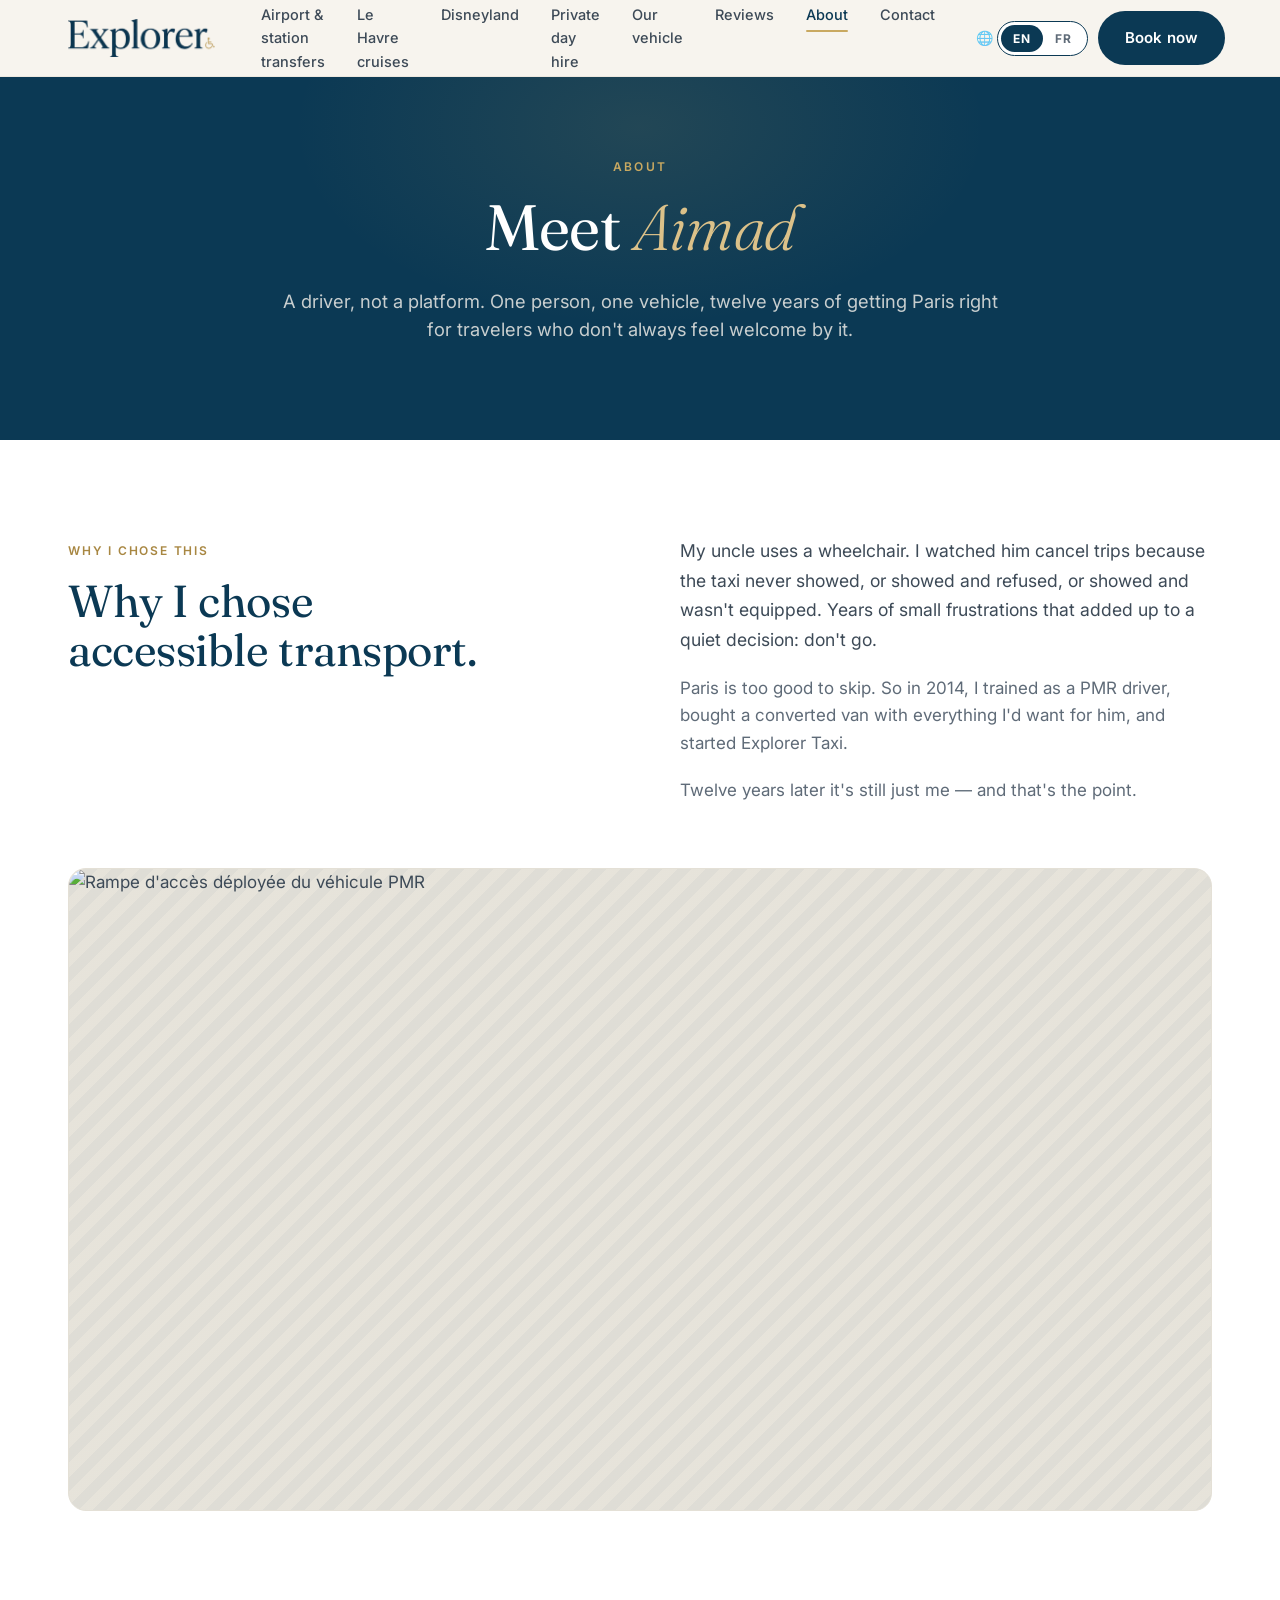
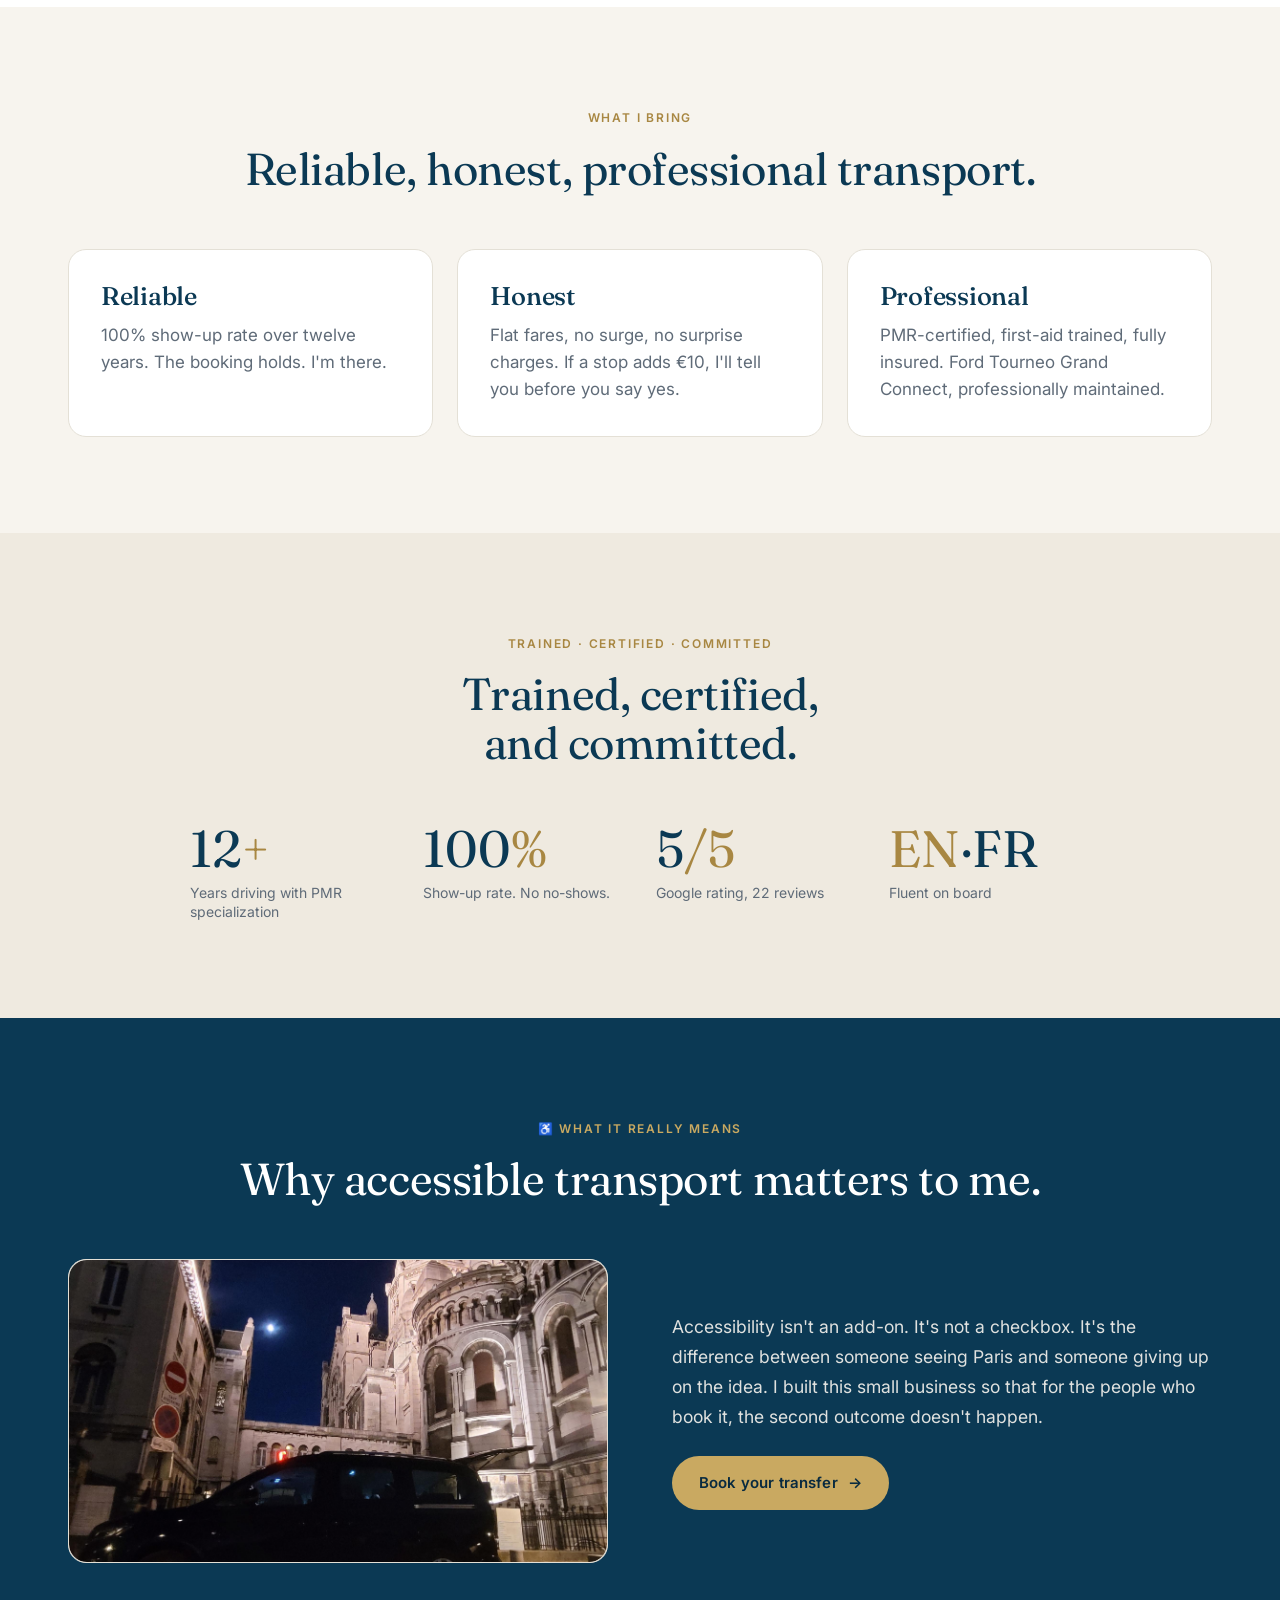
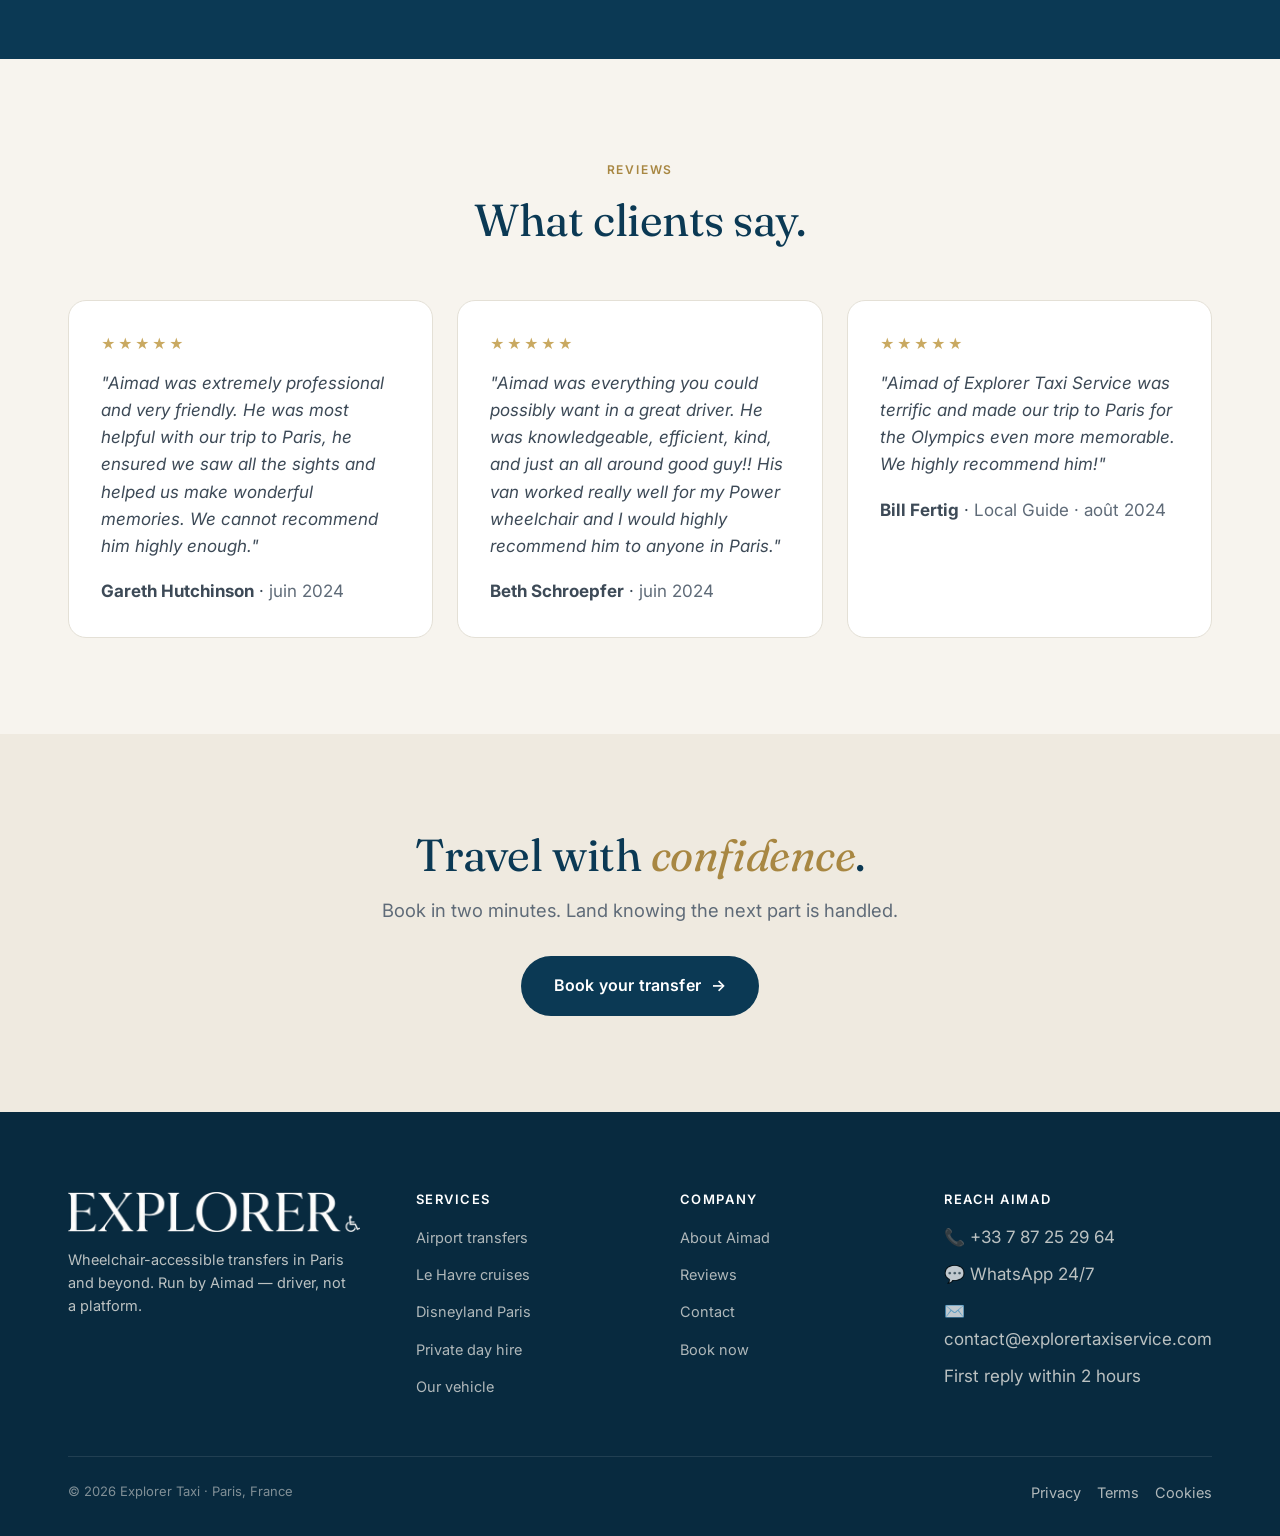
==== about.html @ 30e0f049 "SEO update with claude audit Meta data added with claude code audit" ====
<!doctype html>
<html lang="en" data-lang="en">
<head>
<meta charset="utf-8"><meta name="viewport" content="width=device-width, initial-scale=1">
<title>About Aimad — PMR-certified Wheelchair Taxi Driver Paris · Explorer Taxi</title>
<meta name="description" content="Meet Aimad, founder of Explorer Taxi Paris. PMR-certified, English-speaking driver specialising in wheelchair-accessible transfers across Paris, CDG, Orly, Disneyland and Le Havre.">
<link rel="canonical" href="https://explorertaxiservice.com/about.html">
<meta property="og:type" content="website">
<meta property="og:site_name" content="Explorer Taxi Paris">
<meta property="og:title" content="About Aimad — PMR-certified Wheelchair Taxi Driver Paris · Explorer Taxi">
<meta property="og:description" content="PMR-certified, English-speaking driver Aimad specialises in wheelchair-accessible transfers in Paris. 5.0 Google rating, 23 reviews.">
<meta property="og:url" content="https://explorertaxiservice.com/about.html">
<meta property="og:image" content="https://explorertaxiservice.com/uploads/vehicle-wheelchair.jpg">
<meta name="twitter:card" content="summary_large_image">
<link rel="alternate" hreflang="en" href="https://explorertaxiservice.com/about.html">
<link rel="alternate" hreflang="fr" href="https://explorertaxiservice.com/about.html">
<link rel="alternate" hreflang="x-default" href="https://explorertaxiservice.com/about.html">
<script type="application/ld+json">
{"@context":"https://schema.org","@type":"TaxiService","name":"Explorer Taxi Paris","description":"PMR-certified wheelchair-accessible taxi in Paris, run by Aimad. English-speaking, 5.0 Google rating.","url":"https://explorertaxiservice.com/about.html","telephone":"+33787252964","email":"contact@explorertaxiservice.com","address":{"@type":"PostalAddress","addressLocality":"Paris","addressRegion":"Île-de-France","addressCountry":"FR"},"priceRange":"€€","image":"https://explorertaxiservice.com/uploads/vehicle-wheelchair.jpg","aggregateRating":{"@type":"AggregateRating","ratingValue":"5.0","reviewCount":"23"}}
</script>
<link rel="preconnect" href="https://fonts.googleapis.com"><link rel="preconnect" href="https://fonts.gstatic.com" crossorigin>
<link href="https://fonts.googleapis.com/css2?family=Fraunces:ital,opsz,wght@0,9..144,300..600;1,9..144,300..600&family=Inter:wght@400;500;600;700&family=JetBrains+Mono:wght@400;500&display=swap" rel="stylesheet">
<link rel="icon" type="image/x-icon" href="uploads/logo/favicon.ico">
<link rel="icon" type="image/png" sizes="32x32" href="uploads/logo/favicon-32.png">
<link rel="icon" type="image/png" sizes="192x192" href="uploads/logo/favicon-192.png">
<link rel="apple-touch-icon" href="uploads/logo/favicon-512.png">
<link rel="stylesheet" href="assets/site.css?v=2">
</head>
<body data-page="about">
<div data-chrome="header"></div>

<section class="page-hero">
  <div class="container-narrow" style="position: relative; z-index: 1;">
    <div class="breadcrumb"><span data-lang="en">About</span><span data-lang="fr">À propos</span></div>
    <h1><span data-lang="en">Meet <em>Aimad</em></span><span data-lang="fr">Voici <em>Aimad</em></span></h1>
    <p class="lead" style="margin: 24px auto 0;"><span data-lang="en">A driver, not a platform. One person, one vehicle, twelve years of getting Paris right for travelers who don't always feel welcome by it.</span><span data-lang="fr">Un chauffeur, pas une plateforme. Une personne, un véhicule, douze ans à rendre Paris hospitalier pour ceux qui ne s'y sentent pas toujours bienvenus.</span></p>
  </div>
</section>

<section style="background: var(--white);">
  <div class="container">
    <div class="grid-2" style="gap: 80px; align-items: start;">
      <div class="reveal">
        <span class="eyebrow"><span data-lang="en">Why I chose this</span><span data-lang="fr">Pourquoi ce choix</span></span>
        <h2><span data-lang="en">Why I chose accessible transport.</span><span data-lang="fr">Pourquoi le transport accessible.</span></h2>
      </div>
      <div class="reveal">
        <p style="font-size: 1.1rem; line-height: 1.7; margin-bottom: 20px;"><span data-lang="en">My uncle uses a wheelchair. I watched him cancel trips because the taxi never showed, or showed and refused, or showed and wasn't equipped. Years of small frustrations that added up to a quiet decision: don't go.</span><span data-lang="fr">Mon oncle est en fauteuil. Je l'ai vu annuler des voyages parce que le taxi ne venait pas, ou venait sans équipement.</span></p>
        <p style="margin-bottom: 20px; color: var(--slate-soft);"><span data-lang="en">Paris is too good to skip. So in 2014, I trained as a PMR driver, bought a converted van with everything I'd want for him, and started Explorer Taxi.</span><span data-lang="fr">Paris vaut mieux que ça. En 2014, je me suis formé PMR et j'ai créé Explorer Taxi.</span></p>
        <p style="color: var(--slate-soft);"><span data-lang="en">Twelve years later it's still just me — and that's the point.</span><span data-lang="fr">Douze ans plus tard, c'est toujours moi seul — et c'est l'idée.</span></p>
      </div>
    </div>
    <div class="reveal" style="margin-top: 64px;">
      <div class="img-ph" data-ratio="wide" style="overflow:hidden;"><img src="uploads/vehicle-ramp.jpg" alt="Rampe d'accès déployée du véhicule PMR" style="width:100%;height:100%;object-fit:cover;object-position:center center;border-radius:inherit;display:block;position:absolute;top:0;left:0;"></div>
    </div>
  </div>
</section>

<section>
  <div class="container">
    <div class="section-head reveal">
      <span class="eyebrow"><span data-lang="en">What I bring</span><span data-lang="fr">Ce que j'apporte</span></span>
      <h2><span data-lang="en">Reliable, honest, professional transport.</span><span data-lang="fr">Un transport fiable, honnête, professionnel.</span></h2>
    </div>
    <div class="grid-3">
      <div class="card reveal"><h3 style="margin-bottom: 12px;"><span data-lang="en">Reliable</span><span data-lang="fr">Fiable</span></h3><p class="muted"><span data-lang="en">100% show-up rate over twelve years. The booking holds. I'm there.</span><span data-lang="fr">100% de présence en douze ans.</span></p></div>
      <div class="card reveal"><h3 style="margin-bottom: 12px;"><span data-lang="en">Honest</span><span data-lang="fr">Honnête</span></h3><p class="muted"><span data-lang="en">Flat fares, no surge, no surprise charges. If a stop adds €10, I'll tell you before you say yes.</span><span data-lang="fr">Tarifs fixes, sans surprise.</span></p></div>
      <div class="card reveal"><h3 style="margin-bottom: 12px;"><span data-lang="en">Professional</span><span data-lang="fr">Professionnel</span></h3><p class="muted"><span data-lang="en">PMR-certified, first-aid trained, fully insured. Ford Tourneo Grand Connect, professionally maintained.</span><span data-lang="fr">Certifié PMR, formé aux premiers secours, assuré.</span></p></div>
    </div>
  </div>
</section>

<section style="background: var(--ivory-warm);">
  <div class="container">
    <div class="section-head reveal">
      <span class="eyebrow"><span data-lang="en">Trained · certified · committed</span><span data-lang="fr">Formé · certifié · engagé</span></span>
      <h2><span data-lang="en">Trained, certified,<br>and committed.</span><span data-lang="fr">Formé, certifié,<br>engagé.</span></h2>
    </div>
    <div class="stats reveal" style="grid-template-columns: repeat(4, 1fr); max-width: 900px; margin: 0 auto;">
      <div class="stat"><div class="num">12<em>+</em></div><div class="lbl"><span data-lang="en">Years driving with PMR specialization</span><span data-lang="fr">Ans, spécialité PMR</span></div></div>
      <div class="stat"><div class="num">100<em>%</em></div><div class="lbl"><span data-lang="en">Show-up rate. No no-shows.</span><span data-lang="fr">Taux de présence</span></div></div>
      <div class="stat"><div class="num">5<em>/5</em></div><div class="lbl"><span data-lang="en">Google rating, 22 reviews</span><span data-lang="fr">Note Google, 22 avis</span></div></div>
      <div class="stat"><div class="num"><em>EN</em>·FR</div><div class="lbl"><span data-lang="en">Fluent on board</span><span data-lang="fr">Couramment à bord</span></div></div>
    </div>
  </div>
</section>

<section style="background: var(--marine); color: var(--ivory);">
  <div class="container">
    <div class="section-head reveal">
      <span class="eyebrow" style="color: var(--gold);">♿ <span data-lang="en">What it really means</span><span data-lang="fr">Ce que ça veut dire</span></span>
      <h2 style="color: var(--white);"><span data-lang="en">Why accessible transport matters to me.</span><span data-lang="fr">Pourquoi ça compte pour moi.</span></h2>
    </div>
    <div class="grid-2 reveal" style="gap: 64px; align-items: center;">
      <div class="img-ph" data-ratio="wide" style="overflow:hidden;"><img src="uploads/vehicle-paris-night.jpg" alt="Véhicule Explorer Taxi devant le Sacré-Cœur de nuit" style="width:100%;height:100%;object-fit:cover;object-position:center center;border-radius:inherit;display:block;position:absolute;top:0;left:0;"></div>
      <div>
        <p style="font-size: 1.1rem; line-height: 1.7; color: rgba(247,244,238,0.9); margin-bottom: 24px;"><span data-lang="en">Accessibility isn't an add-on. It's not a checkbox. It's the difference between someone seeing Paris and someone giving up on the idea. I built this small business so that for the people who book it, the second outcome doesn't happen.</span><span data-lang="fr">L'accessibilité n'est pas un module. C'est la différence entre voir Paris et y renoncer.</span></p>
        <a href="book.html" class="btn btn-primary btn-arrow"><span data-lang="en">Book your transfer</span><span data-lang="fr">Réserver</span></a>
      </div>
    </div>
  </div>
</section>

<section>
  <div class="container">
    <div class="section-head reveal">
      <span class="eyebrow"><span data-lang="en">Reviews</span><span data-lang="fr">Avis</span></span>
      <h2><span data-lang="en">What clients say.</span><span data-lang="fr">Ce que disent les clients.</span></h2>
    </div>
    <div class="grid-3">
      <div class="card reveal"><div class="stars">★★★★★</div><p style="font-style:italic;margin:14px 0 18px;">"Aimad was extremely professional and very friendly. He was most helpful with our trip to Paris, he ensured we saw all the sights and helped us make wonderful memories. We cannot recommend him highly enough."</p><strong>Gareth Hutchinson</strong> · <span class="muted">juin 2024</span></div>
      <div class="card reveal"><div class="stars">★★★★★</div><p style="font-style:italic;margin:14px 0 18px;">"Aimad was everything you could possibly want in a great driver. He was knowledgeable, efficient, kind, and just an all around good guy!! His van worked really well for my Power wheelchair and I would highly recommend him to anyone in Paris."</p><strong>Beth Schroepfer</strong> · <span class="muted">juin 2024</span></div>
      <div class="card reveal"><div class="stars">★★★★★</div><p style="font-style:italic;margin:14px 0 18px;">"Aimad of Explorer Taxi Service was terrific and made our trip to Paris for the Olympics even more memorable. We highly recommend him!"</p><strong>Bill Fertig</strong> · <span class="muted">Local Guide · août 2024</span></div>
    </div>
  </div>
</section>

<section style="background: var(--ivory-warm);">
  <div class="container-narrow center reveal">
    <h2 style="margin-bottom: 16px;"><span data-lang="en">Travel with <em style="color: var(--gold-deep);">confidence</em>.</span><span data-lang="fr">Voyagez en <em style="color: var(--gold-deep);">confiance</em>.</span></h2>
    <p class="lead" style="margin: 0 auto 32px;"><span data-lang="en">Book in two minutes. Land knowing the next part is handled.</span><span data-lang="fr">Réservez en deux minutes.</span></p>
    <a href="book.html" class="btn btn-marine btn-lg btn-arrow"><span data-lang="en">Book your transfer</span><span data-lang="fr">Réserver</span></a>
  </div>
</section>

<div data-chrome="footer"></div>
<script src="assets/chrome.js"></script>
<script src="assets/site.js"></script>
</body>
</html>
---- assets/site.css ----
/* ============================================================
   Explorer Taxi — design system
   Brand: deep marine #0B3954, gold #C9A961, ivory #F7F4EE
   ============================================================ */

:root {
  --marine: #0B3954;
  --marine-light: #1B5A7A;
  --marine-deeper: #082A3F;
  --gold: #C9A961;
  --gold-soft: #DBC189;
  --gold-deep: #A88742;
  --ivory: #F7F4EE;
  --ivory-warm: #EFEAE0;
  --white: #FFFFFF;
  --slate: #3D4A57;
  --slate-soft: #5F6B78;
  --slate-line: #E4E0D6;
  --green: #2D7A4F;
  --red: #B53A2C;

  --font-display: "Fraunces", "Times New Roman", Georgia, serif;
  --font-body: "Inter", -apple-system, BlinkMacSystemFont, "Helvetica Neue", Arial, sans-serif;

  --radius-sm: 6px;
  --radius: 10px;
  --radius-lg: 18px;
  --radius-xl: 28px;

  --shadow-sm: 0 1px 2px rgba(11, 57, 84, 0.06), 0 1px 1px rgba(11, 57, 84, 0.04);
  --shadow: 0 4px 12px rgba(11, 57, 84, 0.08), 0 2px 4px rgba(11, 57, 84, 0.04);
  --shadow-lg: 0 16px 40px rgba(11, 57, 84, 0.12), 0 4px 12px rgba(11, 57, 84, 0.06);

  --container: 1200px;
  --container-narrow: 920px;
}

* { box-sizing: border-box; }

html { scroll-behavior: smooth; }

body {
  margin: 0;
  font-family: var(--font-body);
  font-size: 17px;
  line-height: 1.6;
  color: var(--slate);
  background: var(--ivory);
  -webkit-font-smoothing: antialiased;
  text-rendering: optimizeLegibility;
}

img, svg { max-width: 100%; display: block; }

a { color: inherit; text-decoration: none; }

button { font-family: inherit; cursor: pointer; border: none; background: none; color: inherit; }

input, select, textarea {
  font-family: inherit;
  font-size: 16px;
  color: var(--slate);
}

h1, h2, h3, h4 {
  font-family: var(--font-display);
  font-weight: 500;
  color: var(--marine);
  letter-spacing: -0.01em;
  line-height: 1.1;
  margin: 0;
  text-wrap: balance;
}

h1 { font-size: clamp(2.5rem, 5vw, 4.25rem); font-weight: 400; }
h2 { font-size: clamp(2rem, 3.5vw, 3rem); font-weight: 400; }
h3 { font-size: clamp(1.35rem, 2vw, 1.65rem); font-weight: 500; }
h4 { font-size: 1.1rem; font-weight: 500; }

p { margin: 0; text-wrap: pretty; }

/* ---------- Layout ---------- */
.container {
  width: 100%;
  max-width: var(--container);
  margin: 0 auto;
  padding: 0 28px;
}
.container-narrow {
  max-width: var(--container-narrow);
  margin: 0 auto;
  padding: 0 28px;
}

section { padding: 96px 0; }
.section-tight { padding: 64px 0; }

@media (max-width: 720px) {
  section { padding: 64px 0; }
  body { font-size: 16px; }
}

.eyebrow {
  font-family: var(--font-body);
  font-size: 12px;
  text-transform: uppercase;
  letter-spacing: 0.15em;
  font-weight: 600;
  color: var(--gold-deep);
  margin-bottom: 16px;
  display: inline-block;
}

.lead {
  font-size: 1.15rem;
  color: var(--slate-soft);
  line-height: 1.55;
  max-width: 60ch;
}

.section-head {
  text-align: center;
  margin-bottom: 56px;
}
.section-head .lead { margin: 16px auto 0; }

/* ---------- Buttons ---------- */
.btn {
  display: inline-flex;
  align-items: center;
  justify-content: center;
  gap: 10px;
  padding: 14px 26px;
  border-radius: 999px;
  font-weight: 600;
  font-size: 15px;
  letter-spacing: 0.01em;
  transition: transform 0.15s ease, background 0.2s ease, box-shadow 0.2s ease, color 0.2s ease;
  white-space: nowrap;
  cursor: pointer;
  border: 1.5px solid transparent;
}
.btn:focus-visible {
  outline: 3px solid var(--gold);
  outline-offset: 2px;
}
.btn:active { transform: translateY(1px); }

.btn-primary {
  background: var(--gold);
  color: var(--marine-deeper);
}
.btn-primary:hover { background: var(--gold-deep); color: var(--white); }

.btn-marine {
  background: var(--marine);
  color: var(--white);
}
.btn-marine:hover { background: var(--marine-deeper); }

.btn-outline {
  background: transparent;
  color: var(--marine);
  border-color: var(--marine);
}
.btn-outline:hover { background: var(--marine); color: var(--white); }

.btn-ghost-light {
  background: transparent;
  color: var(--white);
  border-color: rgba(255,255,255,0.4);
}
.btn-ghost-light:hover { background: rgba(255,255,255,0.1); border-color: var(--white); }

.btn-lg { padding: 16px 32px; font-size: 16px; }

.btn-arrow::after {
  content: "→";
  transition: transform 0.2s ease;
}
.btn-arrow:hover::after { transform: translateX(3px); }

/* ---------- Header ---------- */
.site-header {
  position: sticky;
  top: 0;
  z-index: 50;
  background: rgba(247, 244, 238, 0.85);
  backdrop-filter: blur(14px);
  -webkit-backdrop-filter: blur(14px);
  border-bottom: 1px solid rgba(228, 224, 214, 0.6);
}
.header-inner {
  display: flex;
  align-items: center;
  gap: 32px;
  height: 76px;
}
.logo {
  display: flex;
  align-items: center;
  gap: 10px;
  text-decoration: none;
  color: var(--marine);
  font-family: var(--font-display);
  font-size: 1.35rem;
  font-weight: 500;
  letter-spacing: -0.01em;
}
.logo-mark {
  width: 36px;
  height: 36px;
  border-radius: 50%;
  background: var(--marine);
  color: var(--gold);
  display: grid;
  place-items: center;
  font-family: var(--font-display);
  font-size: 18px;
  font-weight: 600;
  flex-shrink: 0;
}
.logo span:last-child small {
  display: block;
  font-family: var(--font-body);
  font-size: 10px;
  font-weight: 600;
  letter-spacing: 0.18em;
  text-transform: uppercase;
  color: var(--slate-soft);
  margin-top: -4px;
}
.nav {
  display: flex;
  gap: 4px;
  margin-left: auto;
  margin-right: 16px;
}
.nav a {
  padding: 8px 14px;
  border-radius: 8px;
  font-size: 14.5px;
  font-weight: 500;
  color: var(--slate);
  transition: color 0.15s ease, background 0.15s ease;
}
.nav a:hover { color: var(--marine); background: rgba(11, 57, 84, 0.06); }
.nav a.active { color: var(--marine); }
.nav a.active::after {
  content: "";
  display: block;
  height: 2px;
  background: var(--gold);
  margin-top: 4px;
  border-radius: 2px;
}

.header-actions {
  display: flex;
  align-items: center;
  gap: 10px;
}
.lang-toggle {
  display: inline-flex;
  align-items: center;
  border: 1.5px solid var(--marine);
  border-radius: 999px;
  padding: 3px;
  background: var(--white);
  position: relative;
}
.lang-toggle::before {
  content: "🌐";
  position: absolute;
  left: -22px;
  top: 50%;
  transform: translateY(-50%);
  font-size: 14px;
  opacity: 0.6;
}
.lang-toggle button {
  padding: 6px 12px;
  font-size: 12px;
  font-weight: 700;
  color: var(--slate-soft);
  border-radius: 999px;
  letter-spacing: 0.08em;
  transition: background 0.15s ease, color 0.15s ease;
}
.lang-toggle button:hover { color: var(--marine); }
.lang-toggle button.active {
  background: var(--marine);
  color: var(--white);
}

.menu-btn {
  display: none;
  width: 40px;
  height: 40px;
  border-radius: 8px;
  align-items: center;
  justify-content: center;
}
.menu-btn svg { stroke: var(--marine); }

@media (max-width: 980px) {
  .nav, .header-actions .btn-marine { display: none; }
  .menu-btn { display: flex; }
  .lang-toggle::before { display: none; }
}

.mobile-menu {
  position: fixed;
  inset: 0;
  background: var(--ivory);
  z-index: 100;
  padding: 28px;
  transform: translateX(100%);
  transition: transform 0.3s ease;
  overflow-y: auto;
}
.mobile-menu.open { transform: translateX(0); }
.mobile-menu-head {
  display: flex;
  justify-content: space-between;
  align-items: center;
  margin-bottom: 32px;
}
.mobile-menu nav {
  display: flex;
  flex-direction: column;
  gap: 8px;
}
.mobile-menu nav a {
  padding: 14px 16px;
  border-radius: 10px;
  font-family: var(--font-display);
  font-size: 1.5rem;
  color: var(--marine);
  border-bottom: 1px solid var(--slate-line);
}

/* ---------- Hero ---------- */
.hero {
  background: var(--marine);
  color: var(--white);
  padding: 96px 0 110px;
  position: relative;
  overflow: hidden;
}
.hero::before {
  content: "";
  position: absolute;
  top: -200px;
  right: -200px;
  width: 600px;
  height: 600px;
  border-radius: 50%;
  background: radial-gradient(circle, rgba(201, 169, 97, 0.18), transparent 70%);
  pointer-events: none;
}
.hero h1 { color: var(--white); font-weight: 400; }
.hero h1 em {
  font-style: italic;
  color: var(--gold-soft);
  font-weight: 300;
}
.hero .lead { color: rgba(247, 244, 238, 0.82); font-size: 1.2rem; max-width: 56ch; }
.hero .eyebrow { color: var(--gold); }

.hero-grid {
  display: grid;
  grid-template-columns: minmax(0, 1.1fr) minmax(0, 1fr);
  gap: 64px;
  align-items: center;
}
@media (max-width: 880px) {
  .hero-grid { grid-template-columns: 1fr; gap: 40px; }
}

.hero-actions {
  display: flex;
  flex-wrap: wrap;
  gap: 12px;
  margin-top: 36px;
}
.hero-meta {
  display: flex;
  flex-wrap: wrap;
  gap: 28px;
  margin-top: 36px;
  padding-top: 28px;
  border-top: 1px solid rgba(247, 244, 238, 0.15);
  font-size: 14px;
  color: rgba(247, 244, 238, 0.75);
}
.hero-meta strong { color: var(--gold); font-weight: 600; }

/* ---------- Image placeholder ---------- */
.img-ph {
  position: relative;
  width: 100%;
  aspect-ratio: 4 / 3;
  background:
    repeating-linear-gradient(
      135deg,
      rgba(11, 57, 84, 0.04) 0,
      rgba(11, 57, 84, 0.04) 10px,
      rgba(11, 57, 84, 0.07) 10px,
      rgba(11, 57, 84, 0.07) 20px
    ),
    var(--ivory-warm);
  border: 1px solid var(--slate-line);
  border-radius: var(--radius-lg);
  overflow: hidden;
  display: grid;
  place-items: center;
}
.img-ph[data-dark="true"] {
  background:
    repeating-linear-gradient(
      135deg,
      rgba(255,255,255,0.04) 0,
      rgba(255,255,255,0.04) 10px,
      rgba(255,255,255,0.08) 10px,
      rgba(255,255,255,0.08) 20px
    ),
    var(--marine-light);
  border-color: rgba(255,255,255,0.1);
}
.img-ph .ph-label {
  font-family: "JetBrains Mono", "Courier New", monospace;
  font-size: 11px;
  letter-spacing: 0.08em;
  text-transform: uppercase;
  color: var(--slate-soft);
  background: var(--white);
  padding: 8px 14px;
  border-radius: 999px;
  border: 1px solid var(--slate-line);
}
.img-ph[data-dark="true"] .ph-label {
  background: var(--marine-deeper);
  color: var(--gold-soft);
  border-color: rgba(255,255,255,0.15);
}
.img-ph[data-ratio="square"] { aspect-ratio: 1 / 1; }
.img-ph[data-ratio="wide"] { aspect-ratio: 16 / 9; }
.img-ph[data-ratio="hero"] { aspect-ratio: 5 / 6; }
.img-ph[data-ratio="portrait"] { aspect-ratio: 3 / 4; }

/* ---------- Cards ---------- */
.card {
  background: var(--white);
  border: 1px solid var(--slate-line);
  border-radius: var(--radius-lg);
  padding: 32px;
  transition: transform 0.2s ease, box-shadow 0.2s ease, border-color 0.2s ease;
}
.card:hover { transform: translateY(-2px); box-shadow: var(--shadow); border-color: rgba(201, 169, 97, 0.4); }
.card-dark {
  background: var(--marine);
  color: var(--ivory);
  border: 1px solid var(--marine-light);
}
.card-dark h3, .card-dark h4 { color: var(--white); }

/* ---------- Stats ---------- */
.stats {
  display: grid;
  grid-template-columns: repeat(auto-fit, minmax(180px, 1fr));
  gap: 32px;
}
.stat .num {
  font-family: var(--font-display);
  font-size: clamp(2.5rem, 4vw, 3.5rem);
  font-weight: 400;
  color: var(--marine);
  line-height: 1;
}
.stat .num em { color: var(--gold-deep); font-style: normal; }
.stat .lbl {
  font-size: 14px;
  color: var(--slate-soft);
  margin-top: 8px;
  line-height: 1.4;
}
.stats-dark .stat .num { color: var(--gold); }
.stats-dark .stat .lbl { color: rgba(247, 244, 238, 0.7); }

/* ---------- FAQ ---------- */
.faq-item {
  border-top: 1px solid var(--slate-line);
}
.faq-item:last-child { border-bottom: 1px solid var(--slate-line); }
.faq-q {
  width: 100%;
  display: flex;
  justify-content: space-between;
  align-items: center;
  padding: 24px 0;
  text-align: left;
  font-family: var(--font-display);
  font-size: 1.2rem;
  font-weight: 500;
  color: var(--marine);
  gap: 24px;
}
.faq-q .icon {
  width: 28px;
  height: 28px;
  border-radius: 50%;
  border: 1.5px solid var(--marine);
  display: grid;
  place-items: center;
  flex-shrink: 0;
  transition: transform 0.25s ease, background 0.2s ease;
  font-size: 14px;
  line-height: 1;
}
.faq-item.open .faq-q .icon { transform: rotate(45deg); background: var(--gold); border-color: var(--gold); color: var(--marine); }
.faq-a {
  display: grid;
  grid-template-rows: 0fr;
  transition: grid-template-rows 0.3s ease;
}
.faq-a > div {
  overflow: hidden;
  color: var(--slate-soft);
  line-height: 1.65;
}
.faq-item.open .faq-a { grid-template-rows: 1fr; }
.faq-item.open .faq-a > div { padding-bottom: 28px; padding-right: 52px; }

/* ---------- Form ---------- */
.field { display: flex; flex-direction: column; gap: 6px; }
.field label {
  font-size: 13px;
  font-weight: 600;
  color: var(--slate);
  letter-spacing: 0.02em;
}
.field .hint { font-size: 12px; color: var(--slate-soft); }
.field .err { font-size: 12px; color: var(--red); display: none; }
.field.invalid .err { display: block; }
.field.invalid input, .field.invalid select, .field.invalid textarea { border-color: var(--red); }

.field input, .field select, .field textarea {
  padding: 12px 14px;
  border: 1.5px solid var(--slate-line);
  border-radius: var(--radius);
  background: var(--white);
  transition: border-color 0.15s ease, box-shadow 0.15s ease;
  width: 100%;
}
.field input:focus, .field select:focus, .field textarea:focus {
  outline: none;
  border-color: var(--marine);
  box-shadow: 0 0 0 4px rgba(11, 57, 84, 0.08);
}
.field textarea { min-height: 120px; resize: vertical; }

.checks { display: flex; flex-direction: column; gap: 10px; }
.check {
  display: flex;
  align-items: flex-start;
  gap: 10px;
  cursor: pointer;
  font-size: 14px;
}
.check input { width: 18px; height: 18px; accent-color: var(--marine); margin-top: 2px; }

/* ---------- Footer ---------- */
.site-footer {
  background: var(--marine-deeper);
  color: rgba(247, 244, 238, 0.75);
  padding: 80px 0 32px;
}
.footer-grid {
  display: grid;
  grid-template-columns: 1.4fr repeat(3, 1fr);
  gap: 56px;
}
@media (max-width: 880px) {
  .footer-grid { grid-template-columns: repeat(2, 1fr); gap: 40px; }
}
@media (max-width: 540px) {
  .footer-grid { grid-template-columns: 1fr; }
}
.site-footer h4 {
  color: var(--white);
  font-family: var(--font-body);
  font-size: 13px;
  text-transform: uppercase;
  letter-spacing: 0.12em;
  font-weight: 600;
  margin-bottom: 18px;
}
.site-footer ul { list-style: none; padding: 0; margin: 0; display: flex; flex-direction: column; gap: 10px; }
.site-footer a { color: rgba(247, 244, 238, 0.7); font-size: 14.5px; transition: color 0.15s ease; }
.site-footer a:hover { color: var(--gold); }
.site-footer .logo { color: var(--white); }
.site-footer .logo span:last-child small { color: rgba(247, 244, 238, 0.5); }
.footer-bottom {
  margin-top: 56px;
  padding-top: 24px;
  border-top: 1px solid rgba(247, 244, 238, 0.1);
  display: flex;
  justify-content: space-between;
  flex-wrap: wrap;
  gap: 16px;
  font-size: 13px;
  color: rgba(247, 244, 238, 0.5);
}

/* ---------- Reveal ---------- */
.reveal {
  opacity: 0;
  transform: translateY(20px);
  transition: opacity 0.7s ease, transform 0.7s ease;
}
.reveal.in {
  opacity: 1;
  transform: translateY(0);
}

/* ---------- Utility ---------- */
.grid-2 { display: grid; grid-template-columns: 1fr 1fr; gap: 32px; }
.grid-3 { display: grid; grid-template-columns: repeat(3, 1fr); gap: 24px; }
.grid-4 { display: grid; grid-template-columns: repeat(4, 1fr); gap: 20px; }
@media (max-width: 880px) {
  .grid-2, .grid-3, .grid-4 { grid-template-columns: 1fr; }
}
@media (min-width: 540px) and (max-width: 880px) {
  .grid-3, .grid-4 { grid-template-columns: 1fr 1fr; }
}

.center { text-align: center; }
.muted { color: var(--slate-soft); }
.gold { color: var(--gold-deep); }
.divider { height: 1px; background: var(--slate-line); margin: 56px 0; }
.tag {
  display: inline-flex;
  align-items: center;
  gap: 6px;
  padding: 5px 12px;
  border-radius: 999px;
  background: rgba(11, 57, 84, 0.06);
  color: var(--marine);
  font-size: 12px;
  font-weight: 600;
  letter-spacing: 0.04em;
}
.tag-gold { background: rgba(201, 169, 97, 0.15); color: var(--gold-deep); }
.tag-green { background: rgba(45, 122, 79, 0.12); color: var(--green); }

.stars { color: var(--gold); letter-spacing: 2px; font-size: 14px; }

/* ---------- Page hero ---------- */
.page-hero {
  background: var(--marine);
  color: var(--white);
  padding: 80px 0 96px;
  text-align: center;
  position: relative;
  overflow: hidden;
}
.page-hero::before {
  content: "";
  position: absolute;
  top: -150px; left: 50%;
  transform: translateX(-50%);
  width: 700px; height: 400px;
  background: radial-gradient(ellipse, rgba(201, 169, 97, 0.12), transparent 70%);
}
.page-hero h1 { color: var(--white); margin-bottom: 20px; }
.page-hero h1 em { font-style: italic; color: var(--gold-soft); font-weight: 300; }
.page-hero .lead { color: rgba(247, 244, 238, 0.8); margin: 0 auto; font-size: 1.15rem; }
.page-hero .breadcrumb {
  font-size: 12px;
  text-transform: uppercase;
  letter-spacing: 0.18em;
  color: var(--gold);
  margin-bottom: 16px;
  font-weight: 600;
}
.page-hero-actions {
  display: flex;
  gap: 12px;
  justify-content: center;
  margin-top: 32px;
  flex-wrap: wrap;
}

/* ---------- Booking ribbon (inline form on hero) ---------- */
.booking-ribbon {
  background: var(--white);
  border-radius: var(--radius-lg);
  padding: 8px;
  display: grid;
  grid-template-columns: repeat(4, 1fr) auto;
  gap: 4px;
  box-shadow: var(--shadow-lg);
  border: 1px solid rgba(255,255,255,0.7);
}
.booking-ribbon .field {
  padding: 12px 16px;
  border-radius: var(--radius);
  gap: 4px;
}
.booking-ribbon .field:hover { background: var(--ivory); }
.booking-ribbon .field label {
  font-size: 11px;
  text-transform: uppercase;
  letter-spacing: 0.1em;
  color: var(--slate-soft);
}
.booking-ribbon .field input, .booking-ribbon .field select {
  border: none;
  padding: 0;
  background: transparent;
  font-size: 15px;
  font-weight: 500;
  color: var(--marine);
}
.booking-ribbon .field input:focus, .booking-ribbon .field select:focus { box-shadow: none; }
.booking-ribbon button {
  padding: 0 28px;
  border-radius: var(--radius);
}
@media (max-width: 880px) {
  .booking-ribbon { grid-template-columns: 1fr 1fr; }
  .booking-ribbon button { grid-column: 1 / -1; padding: 14px; }
}

/* ---------- Bilingual visibility ---------- */
/* Only hide spans-of-translation, NOT the lang-toggle buttons themselves */
html[data-lang="en"] span[data-lang="fr"],
html[data-lang="fr"] span[data-lang="en"] { display: none !important; }
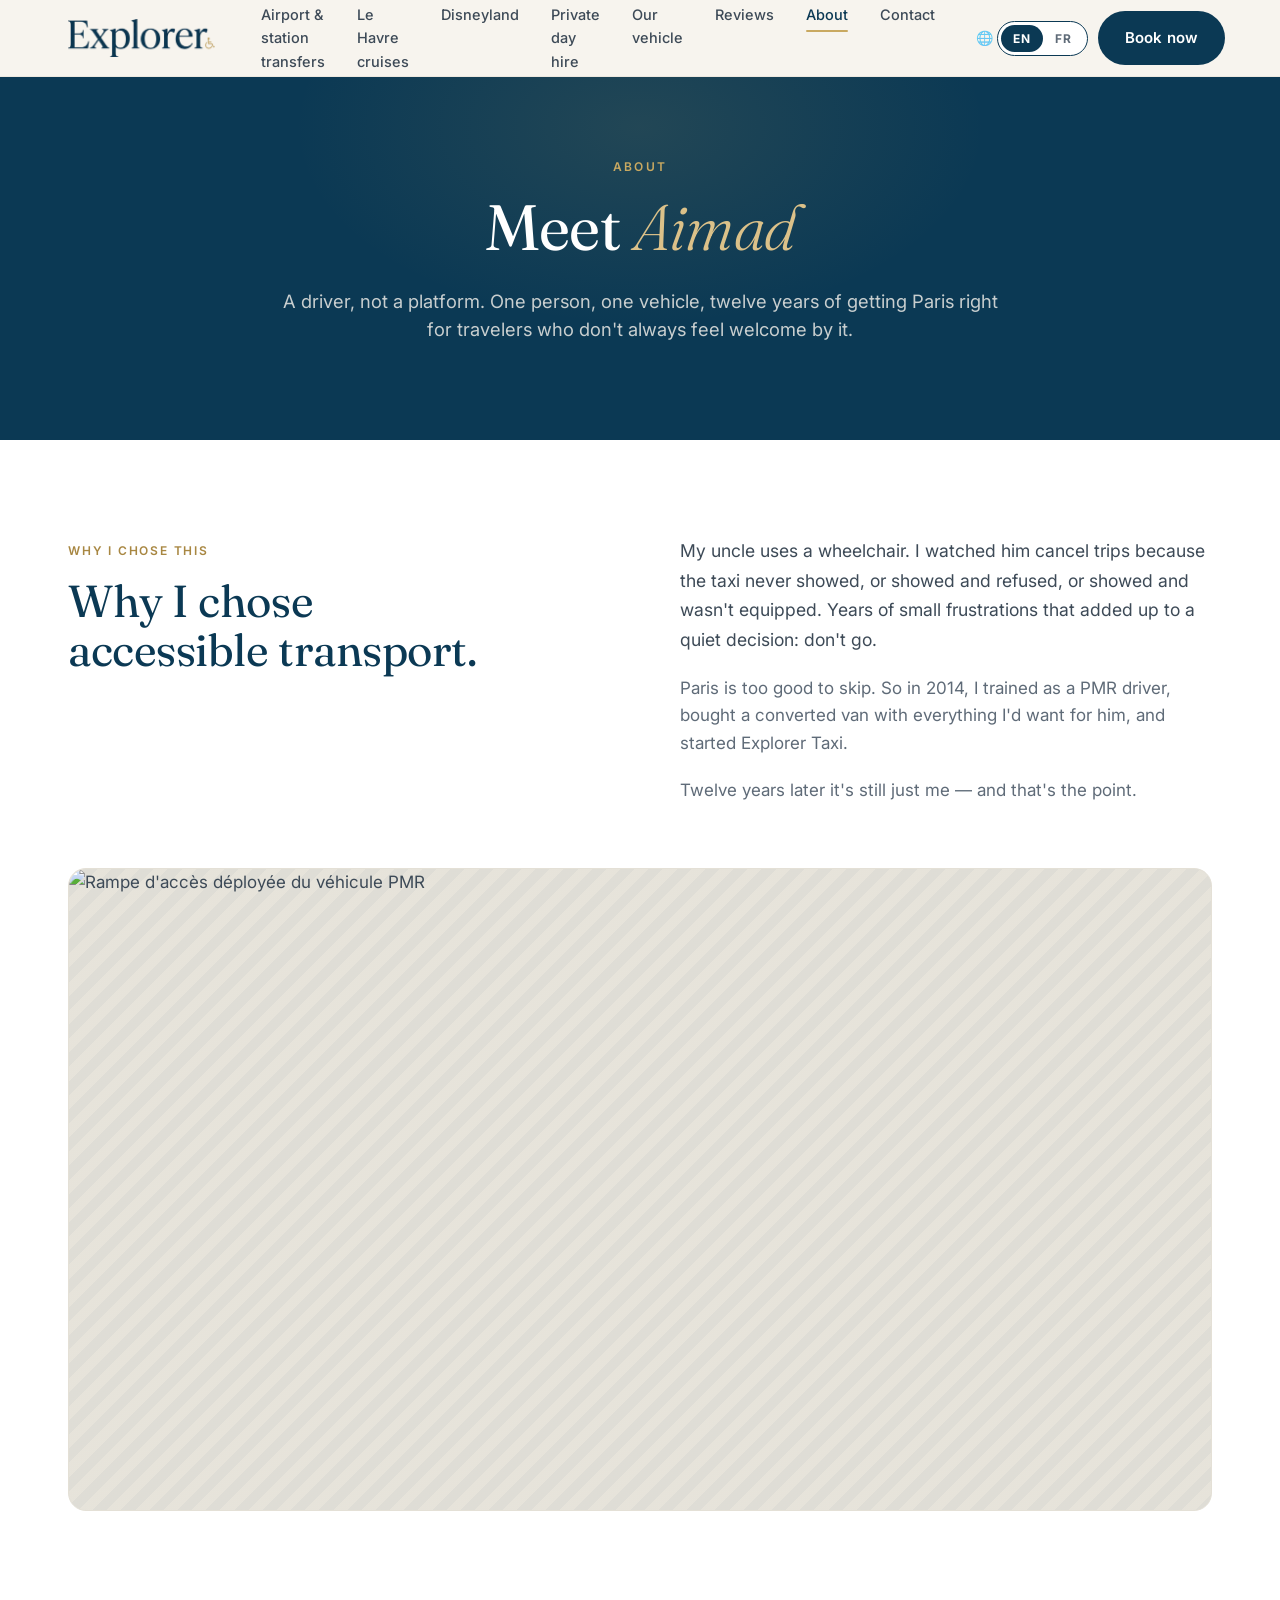
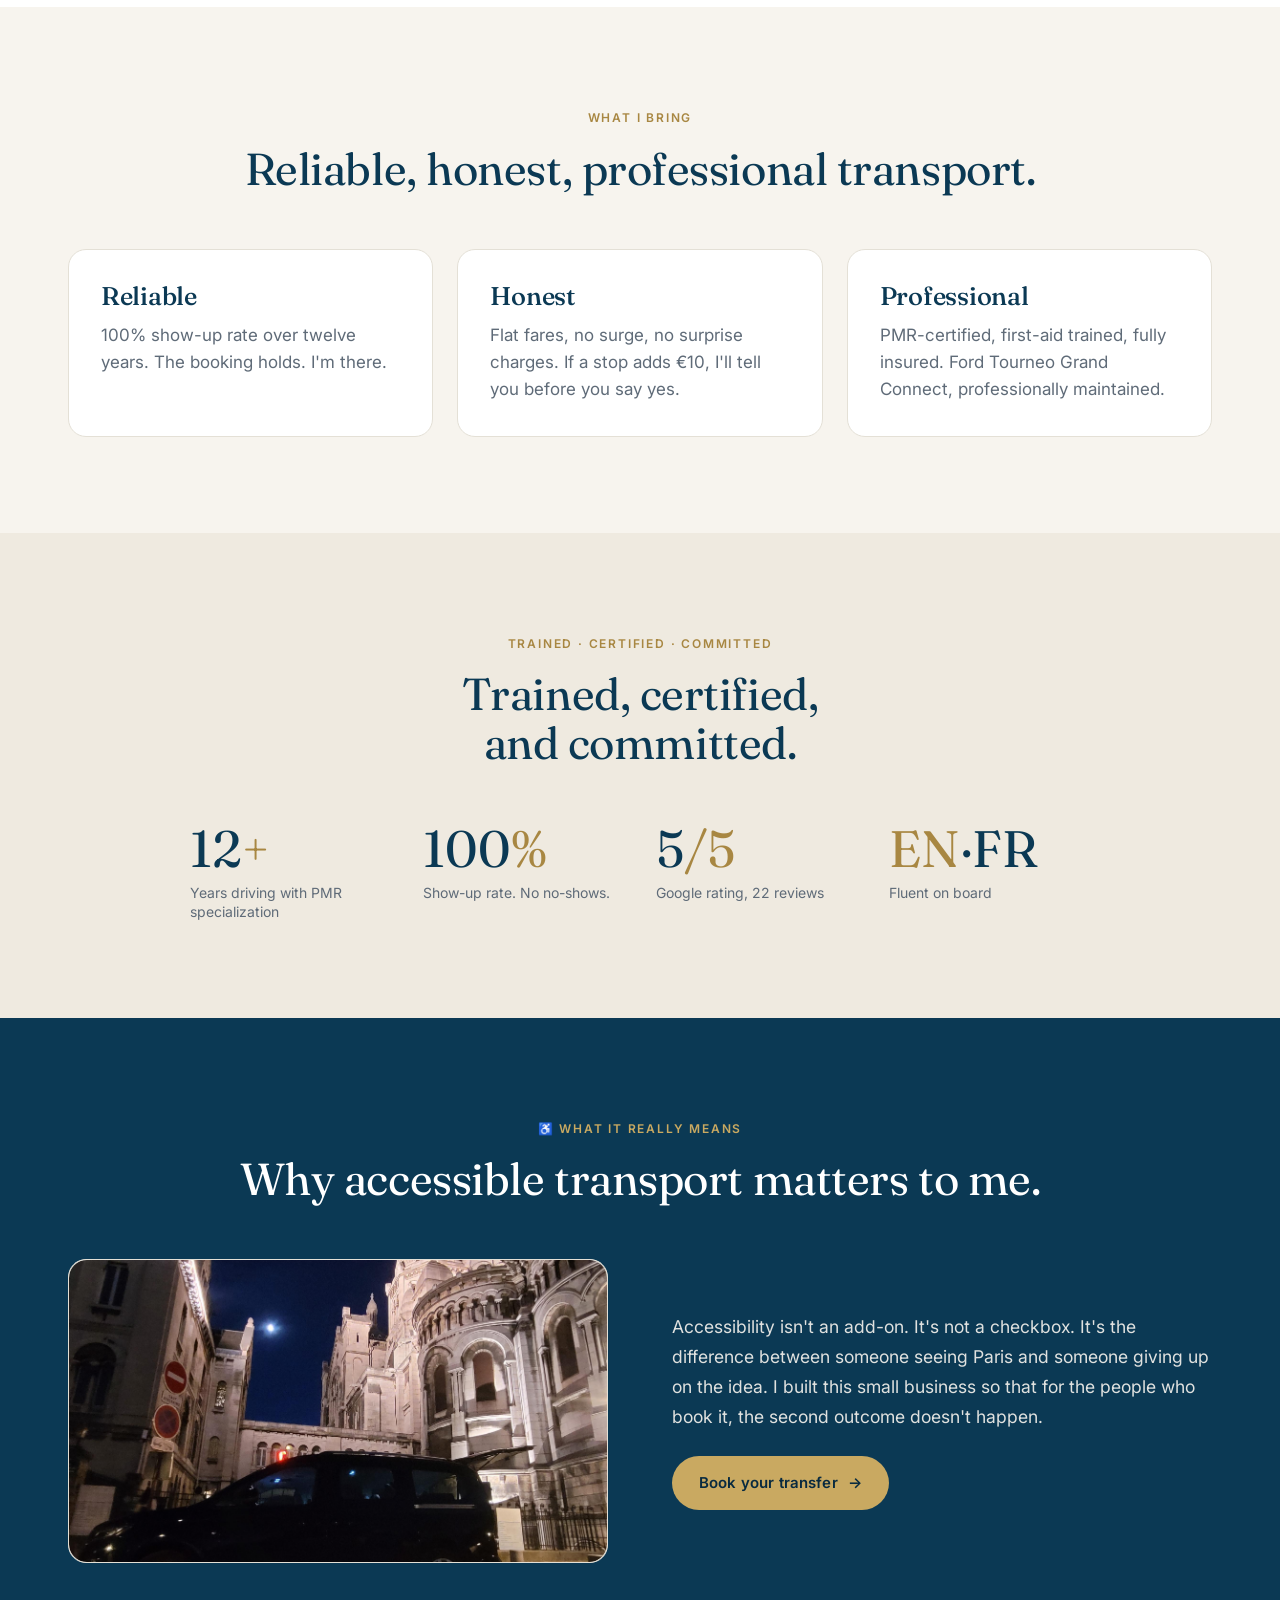
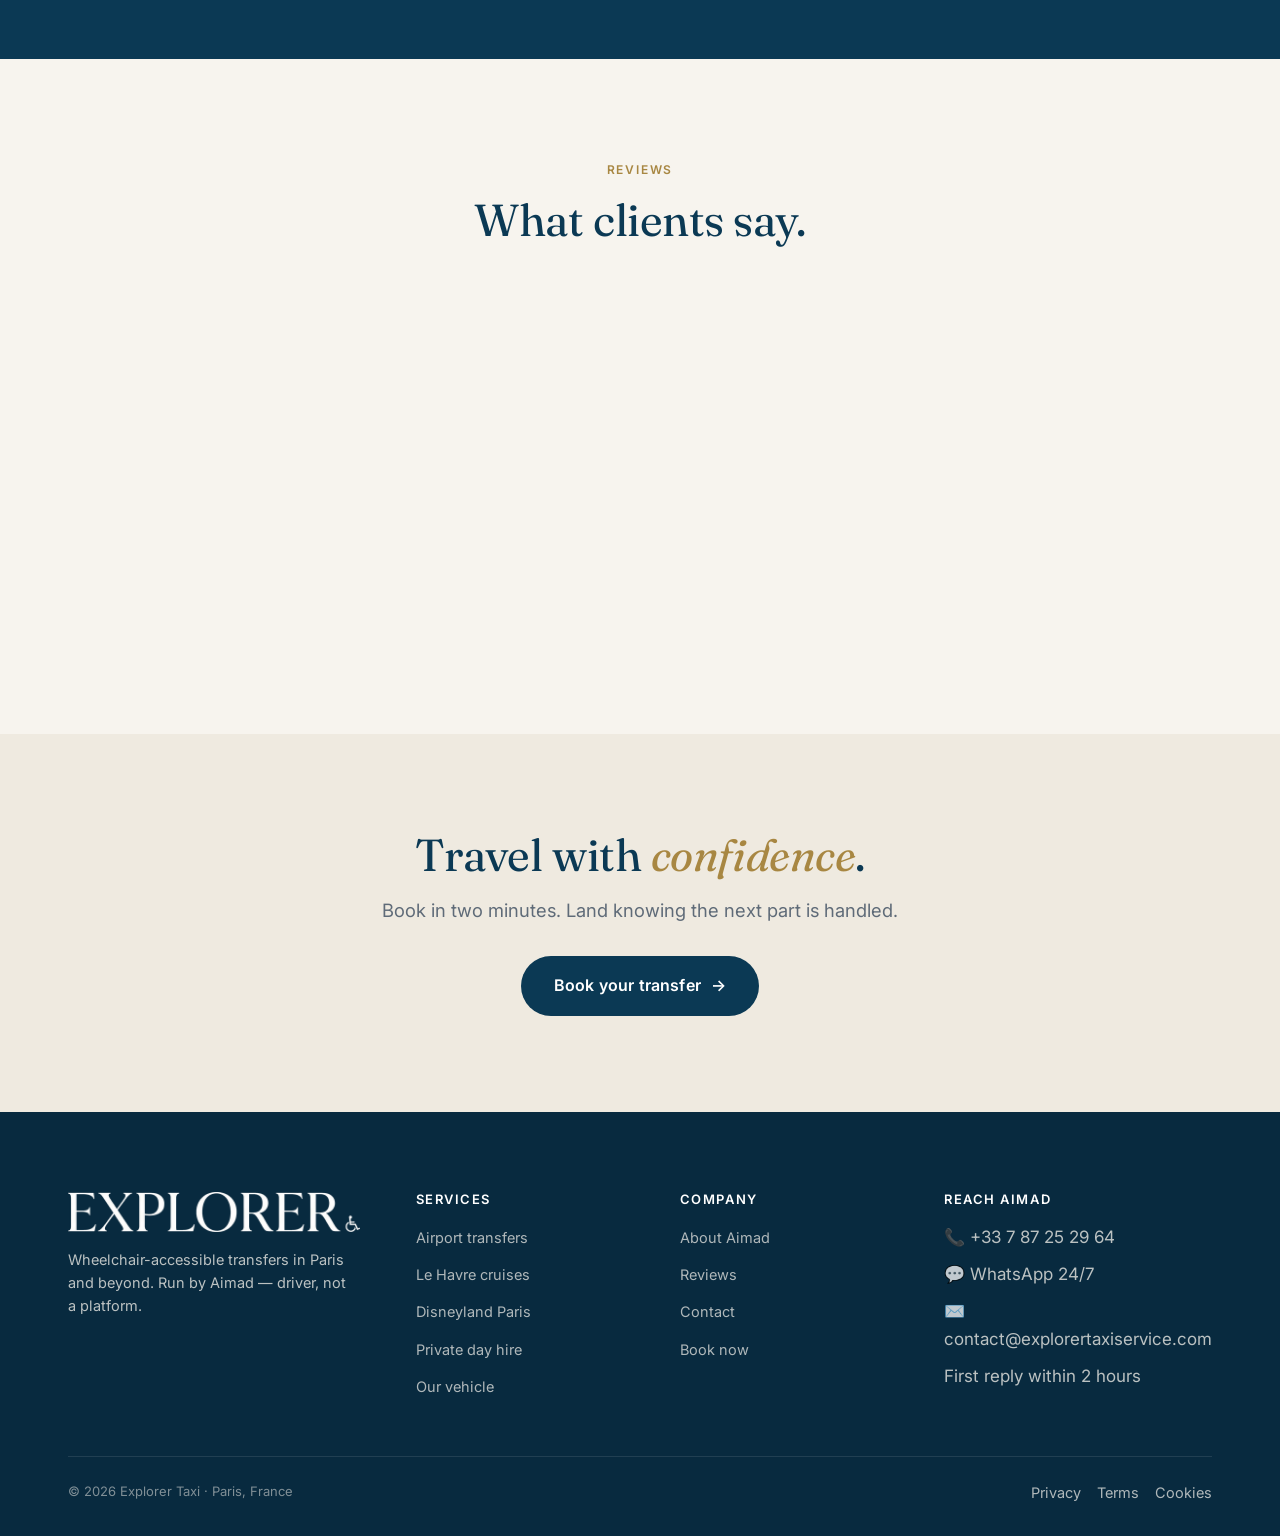
==== commit 16102124: "robots.txt created and hreflang conflicts fixed robots.txt created and hreflang conflicts fixed" ====
--- a/about.html
+++ b/about.html
@@ -12,9 +12,6 @@
 <meta property="og:url" content="https://explorertaxiservice.com/about.html">
 <meta property="og:image" content="https://explorertaxiservice.com/uploads/vehicle-wheelchair.jpg">
 <meta name="twitter:card" content="summary_large_image">
-<link rel="alternate" hreflang="en" href="https://explorertaxiservice.com/about.html">
-<link rel="alternate" hreflang="fr" href="https://explorertaxiservice.com/about.html">
-<link rel="alternate" hreflang="x-default" href="https://explorertaxiservice.com/about.html">
 <script type="application/ld+json">
 {"@context":"https://schema.org","@type":"TaxiService","name":"Explorer Taxi Paris","description":"PMR-certified wheelchair-accessible taxi in Paris, run by Aimad. English-speaking, 5.0 Google rating.","url":"https://explorertaxiservice.com/about.html","telephone":"+33787252964","email":"contact@explorertaxiservice.com","address":{"@type":"PostalAddress","addressLocality":"Paris","addressRegion":"Île-de-France","addressCountry":"FR"},"priceRange":"€€","image":"https://explorertaxiservice.com/uploads/vehicle-wheelchair.jpg","aggregateRating":{"@type":"AggregateRating","ratingValue":"5.0","reviewCount":"23"}}
 </script>
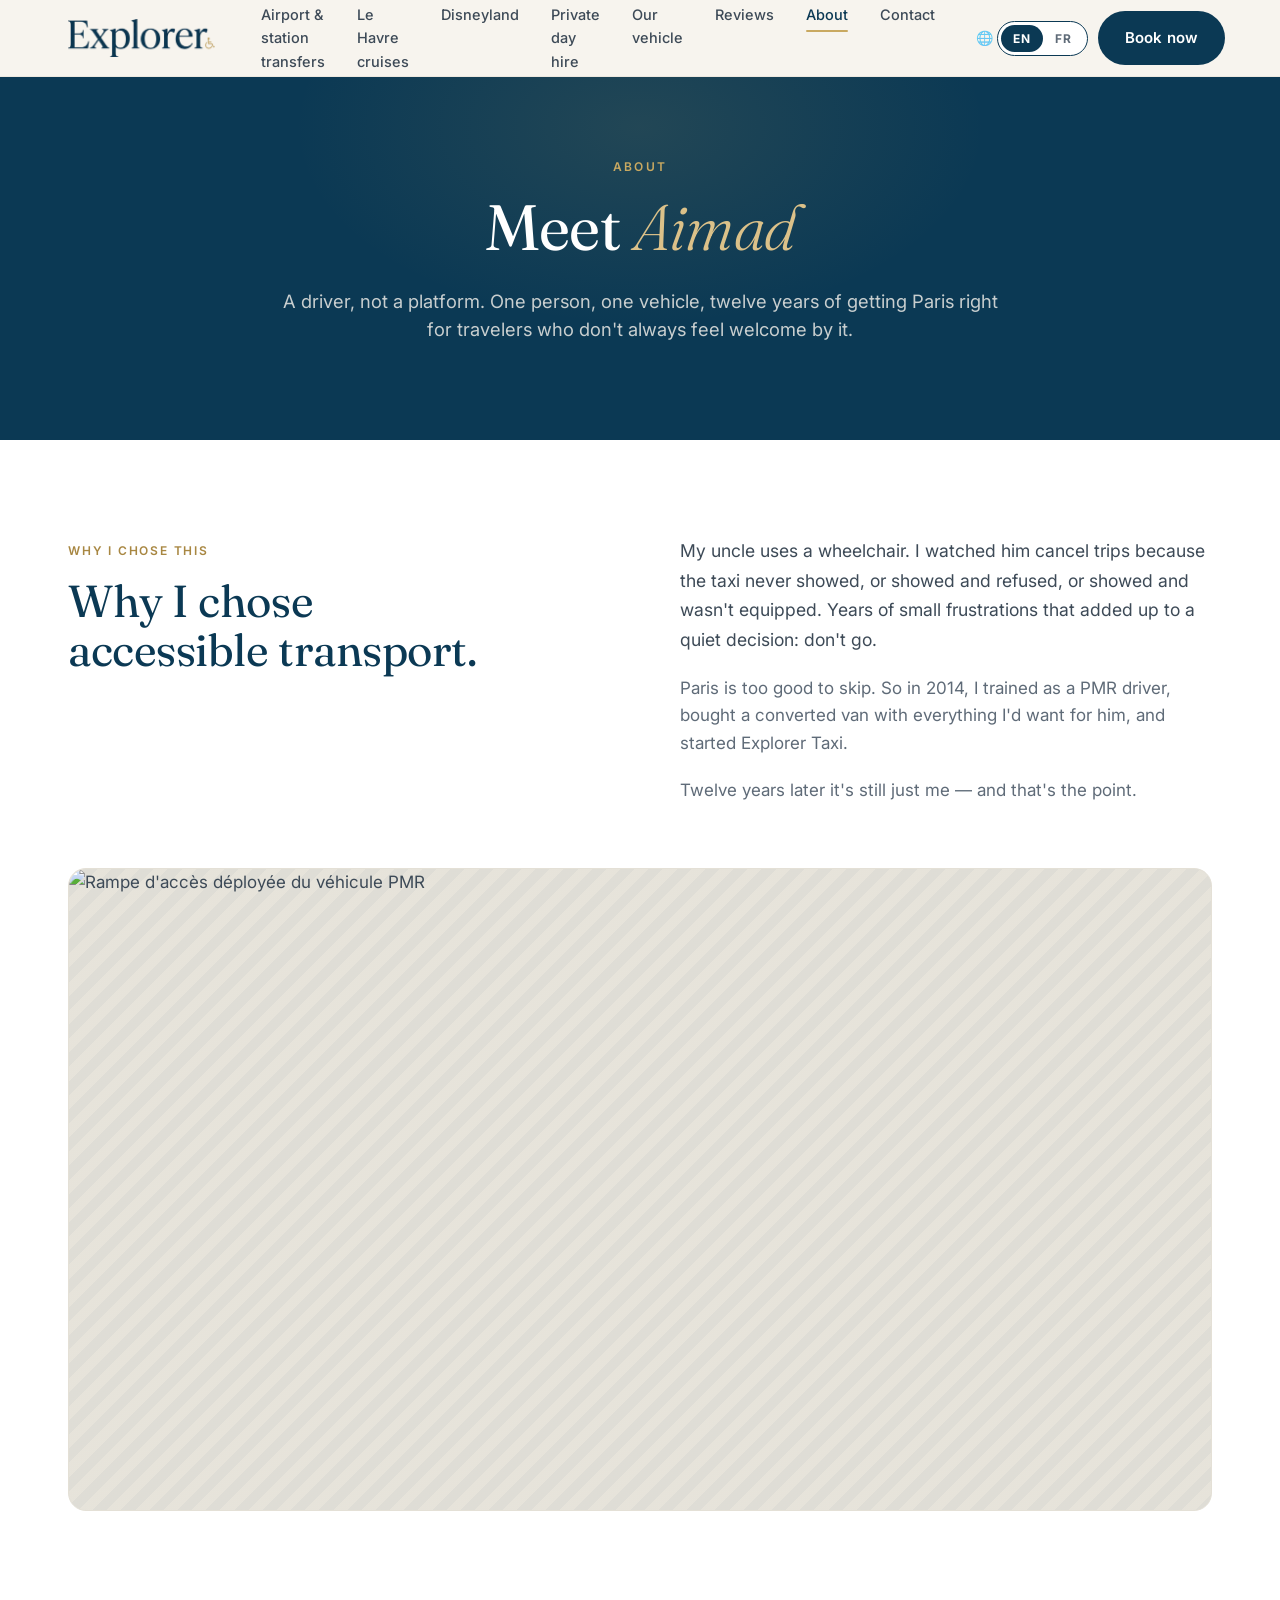
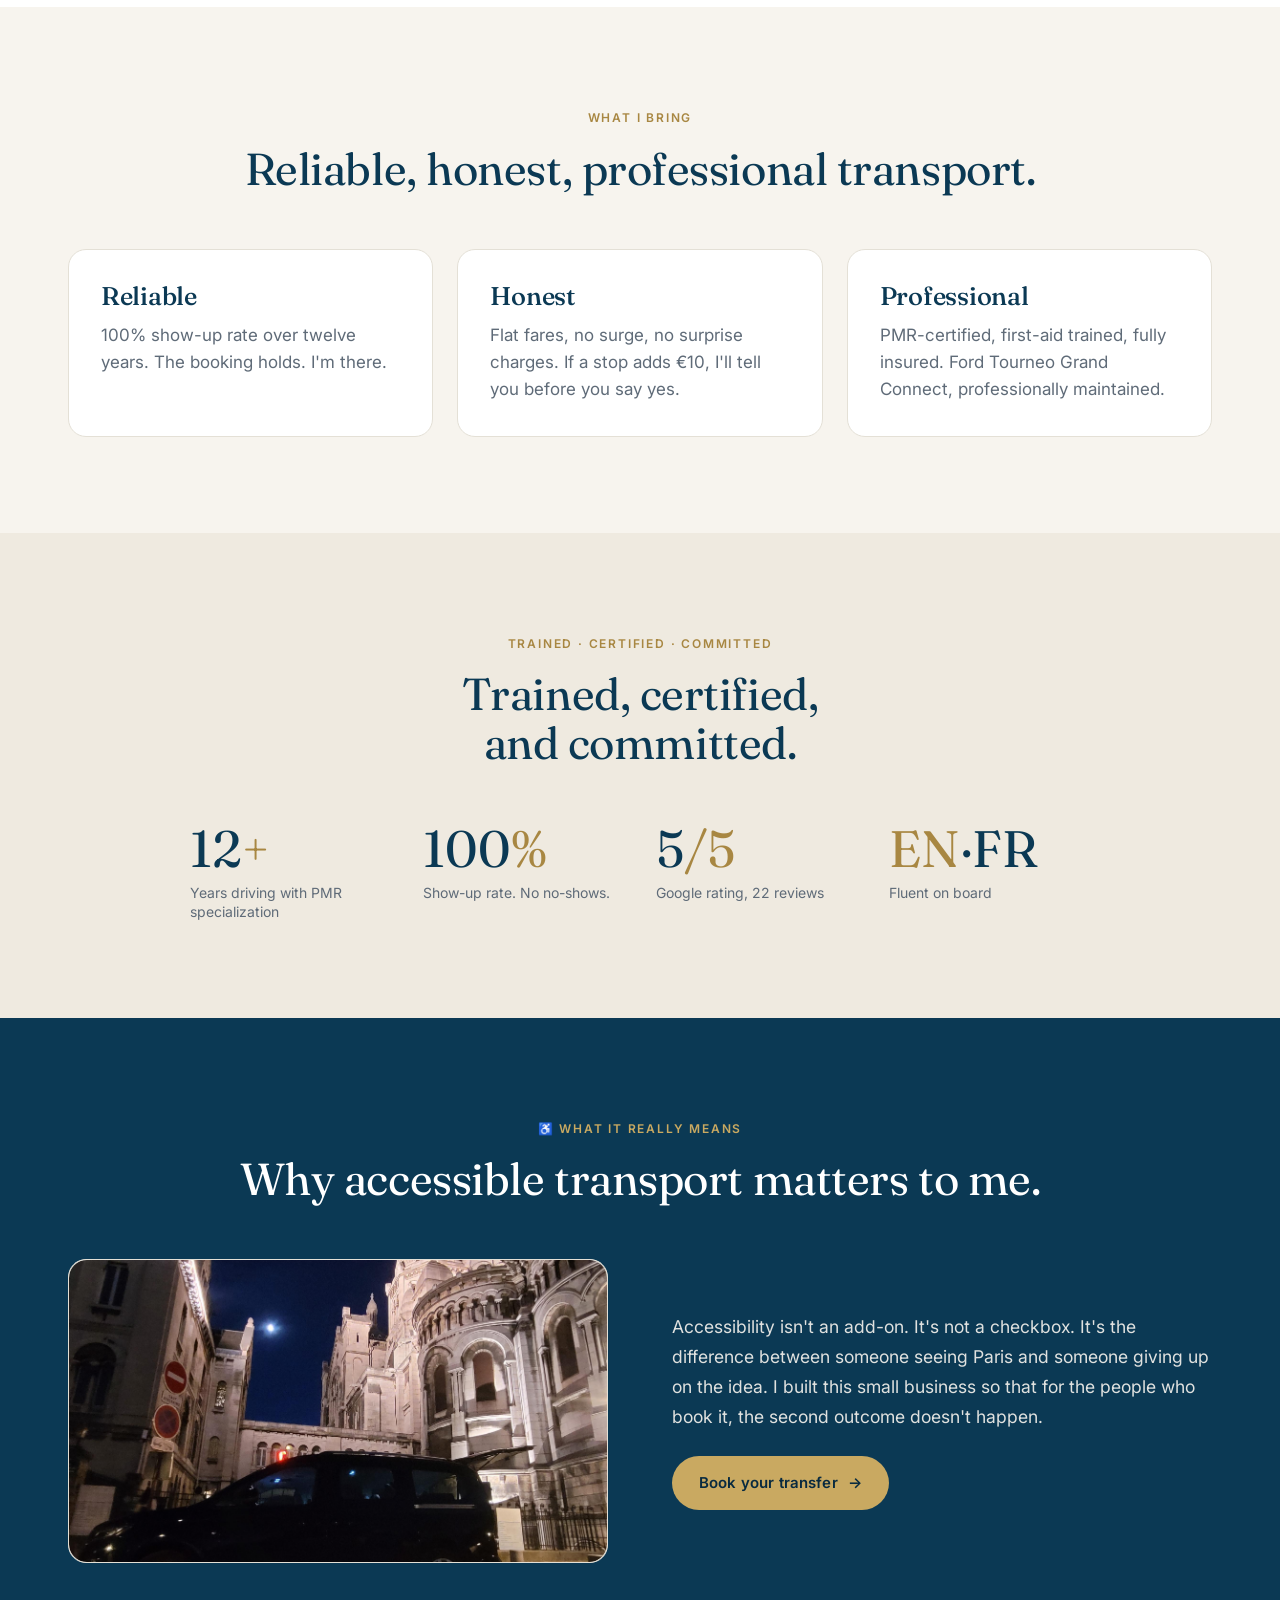
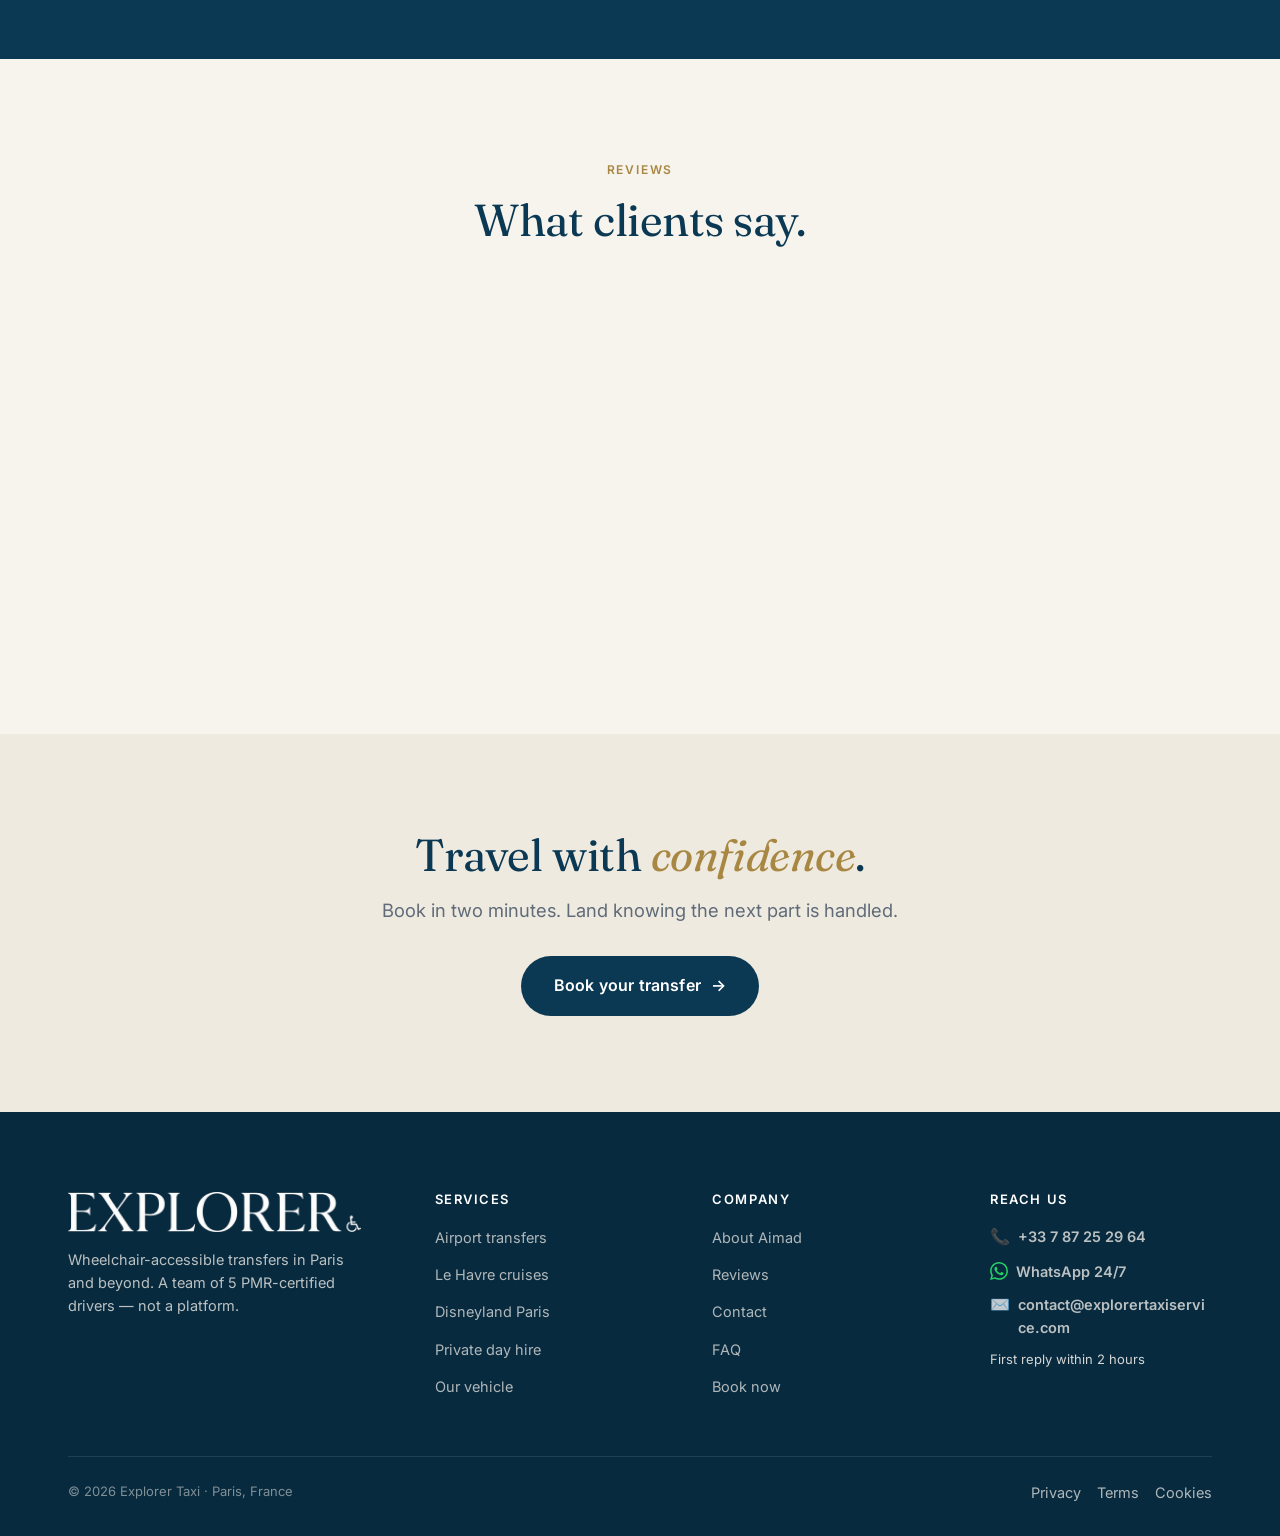
==== commit 3c238051: "modification for lighthouse scoring modification for lighthouse scoring" ====
--- a/about.html
+++ b/about.html
@@ -13,10 +13,10 @@
 <meta property="og:image" content="https://explorertaxiservice.com/uploads/vehicle-wheelchair.jpg">
 <meta name="twitter:card" content="summary_large_image">
 <script type="application/ld+json">
-{"@context":"https://schema.org","@type":"TaxiService","name":"Explorer Taxi Paris","description":"PMR-certified wheelchair-accessible taxi in Paris, run by Aimad. English-speaking, 5.0 Google rating.","url":"https://explorertaxiservice.com/about.html","telephone":"+33787252964","email":"contact@explorertaxiservice.com","address":{"@type":"PostalAddress","addressLocality":"Paris","addressRegion":"Île-de-France","addressCountry":"FR"},"priceRange":"€€","image":"https://explorertaxiservice.com/uploads/vehicle-wheelchair.jpg","aggregateRating":{"@type":"AggregateRating","ratingValue":"5.0","reviewCount":"23"}}
+{"@context":"https://schema.org","@type":["TaxiService","LocalBusiness"],"name":"Explorer Taxi Paris","description":"PMR-certified wheelchair-accessible taxi in Paris, run by Aimad. English-speaking, 5.0 Google rating.","url":"https://explorertaxiservice.com/about.html","telephone":"+33787252964","email":"contact@explorertaxiservice.com","address":{"@type":"PostalAddress","addressLocality":"Paris","addressRegion":"Île-de-France","addressCountry":"FR"},"priceRange":"€€","image":"https://explorertaxiservice.com/uploads/vehicle-wheelchair.jpg","aggregateRating":{"@type":"AggregateRating","ratingValue":"5.0","reviewCount":"23"}}
 </script>
 <link rel="preconnect" href="https://fonts.googleapis.com"><link rel="preconnect" href="https://fonts.gstatic.com" crossorigin>
-<link href="https://fonts.googleapis.com/css2?family=Fraunces:ital,opsz,wght@0,9..144,300..600;1,9..144,300..600&family=Inter:wght@400;500;600;700&family=JetBrains+Mono:wght@400;500&display=swap" rel="stylesheet">
+<link rel="preload" href="https://fonts.googleapis.com/css2?family=Fraunces:ital,opsz,wght@0,9..144,300..600;1,9..144,300..600&family=Inter:wght@400;500;600;700&family=JetBrains+Mono:wght@400;500&display=swap" as="style" onload="this.onload=null;this.rel='stylesheet'"><noscript><link rel="stylesheet" href="https://fonts.googleapis.com/css2?family=Fraunces:ital,opsz,wght@0,9..144,300..600;1,9..144,300..600&family=Inter:wght@400;500;600;700&family=JetBrains+Mono:wght@400;500&display=swap"></noscript>
 <link rel="icon" type="image/x-icon" href="uploads/logo/favicon.ico">
 <link rel="icon" type="image/png" sizes="32x32" href="uploads/logo/favicon-32.png">
 <link rel="icon" type="image/png" sizes="192x192" href="uploads/logo/favicon-192.png">
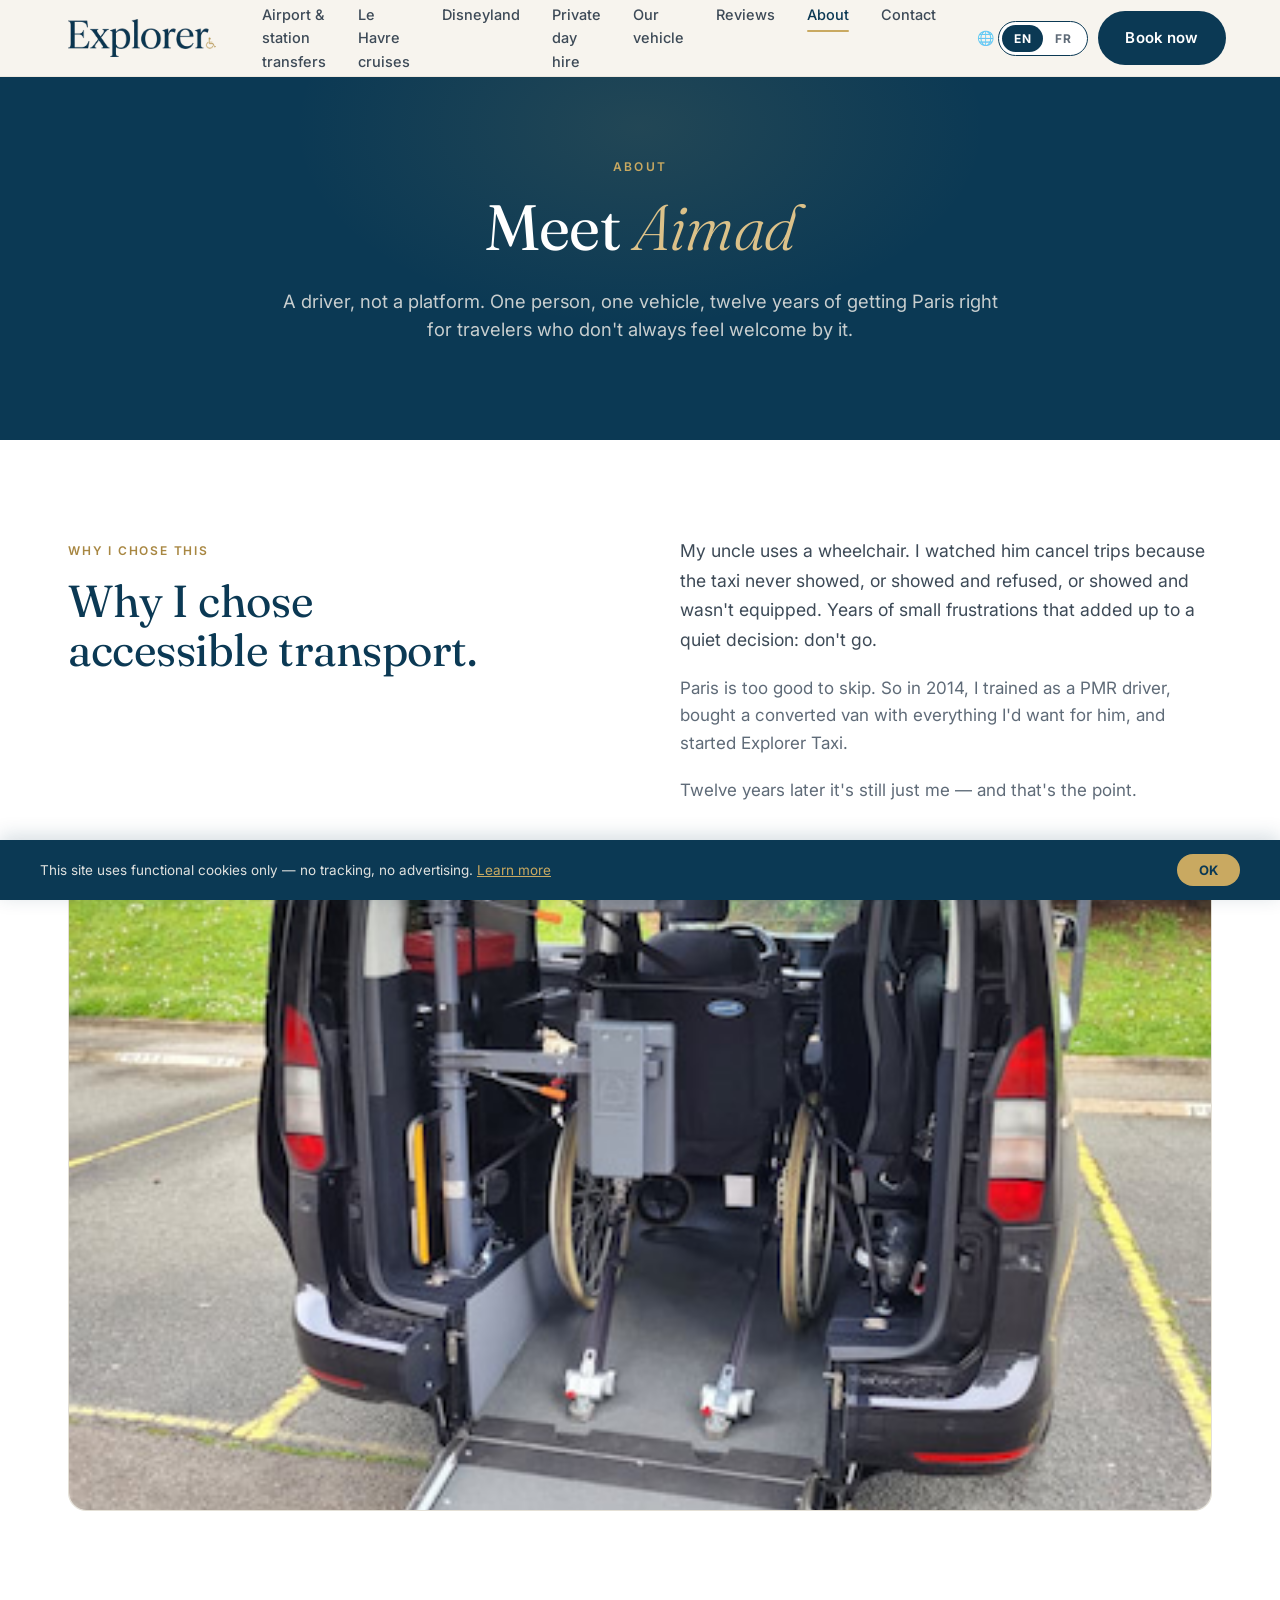
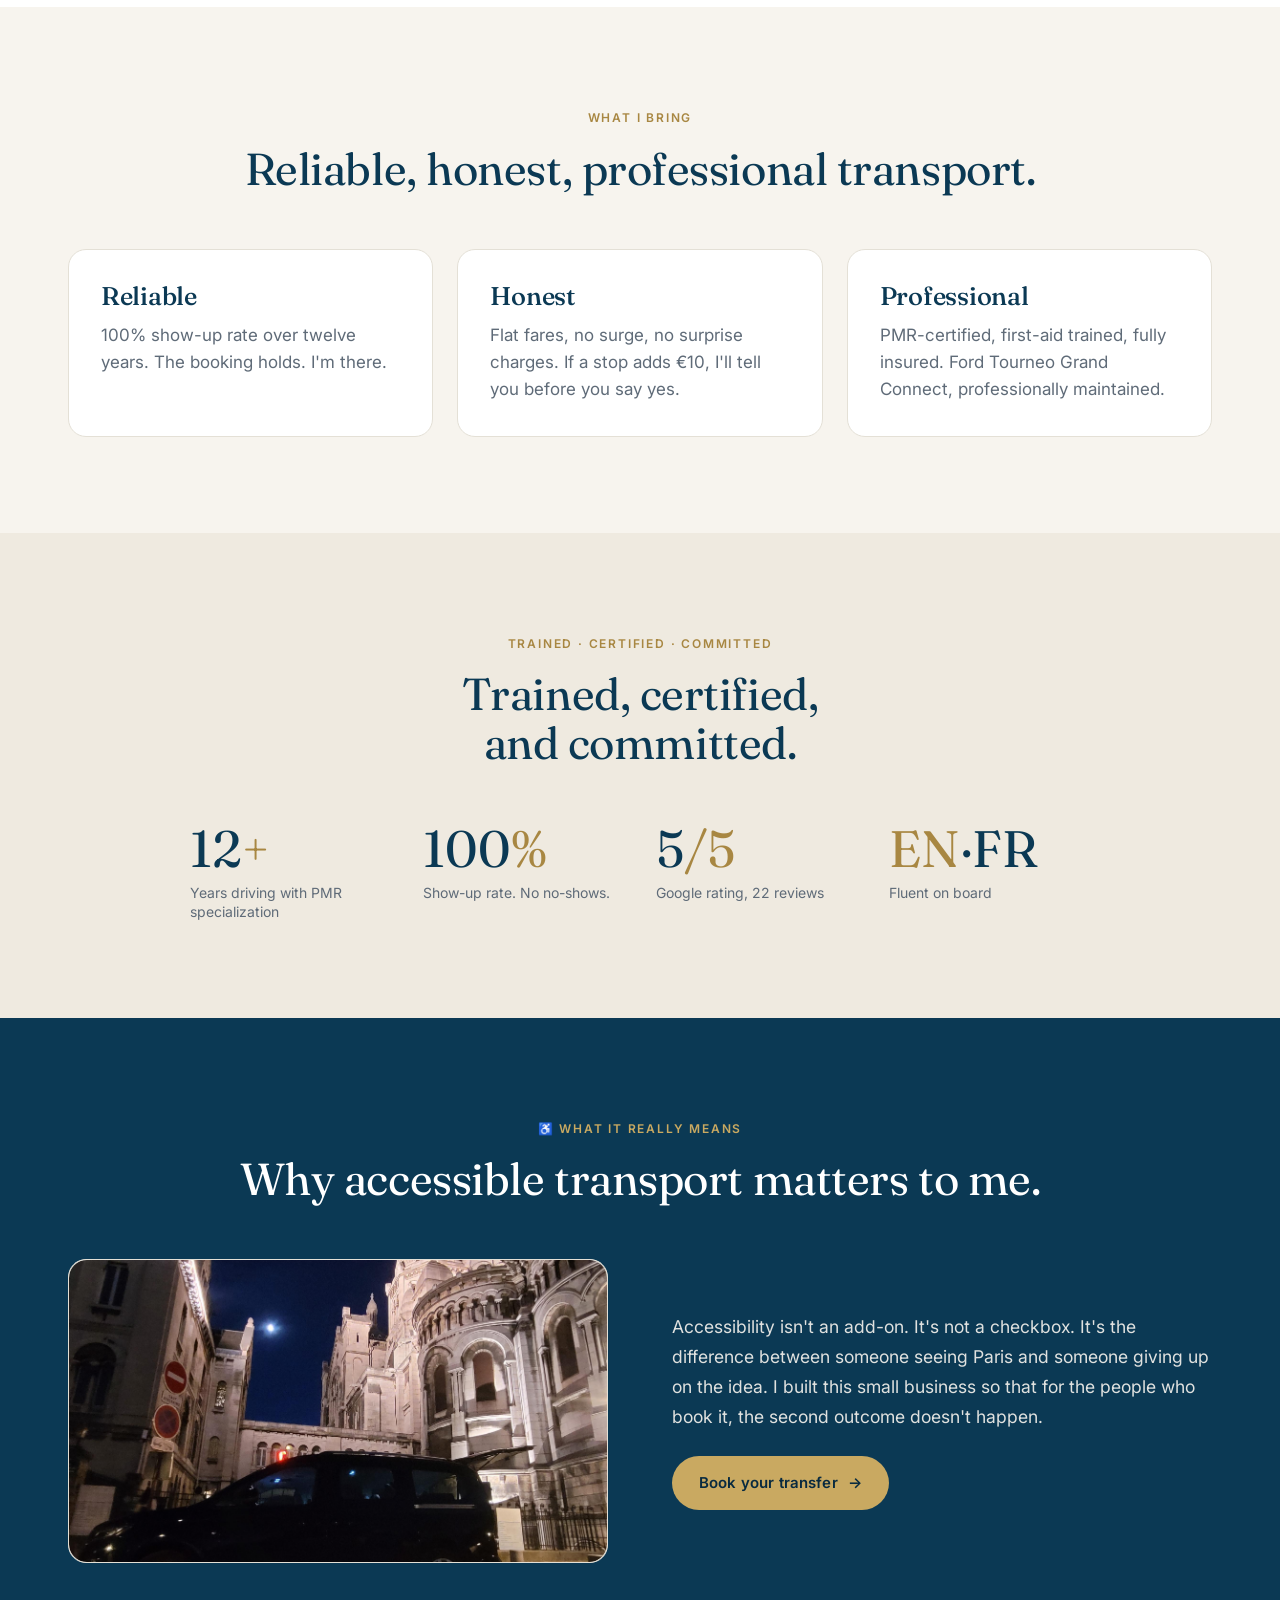
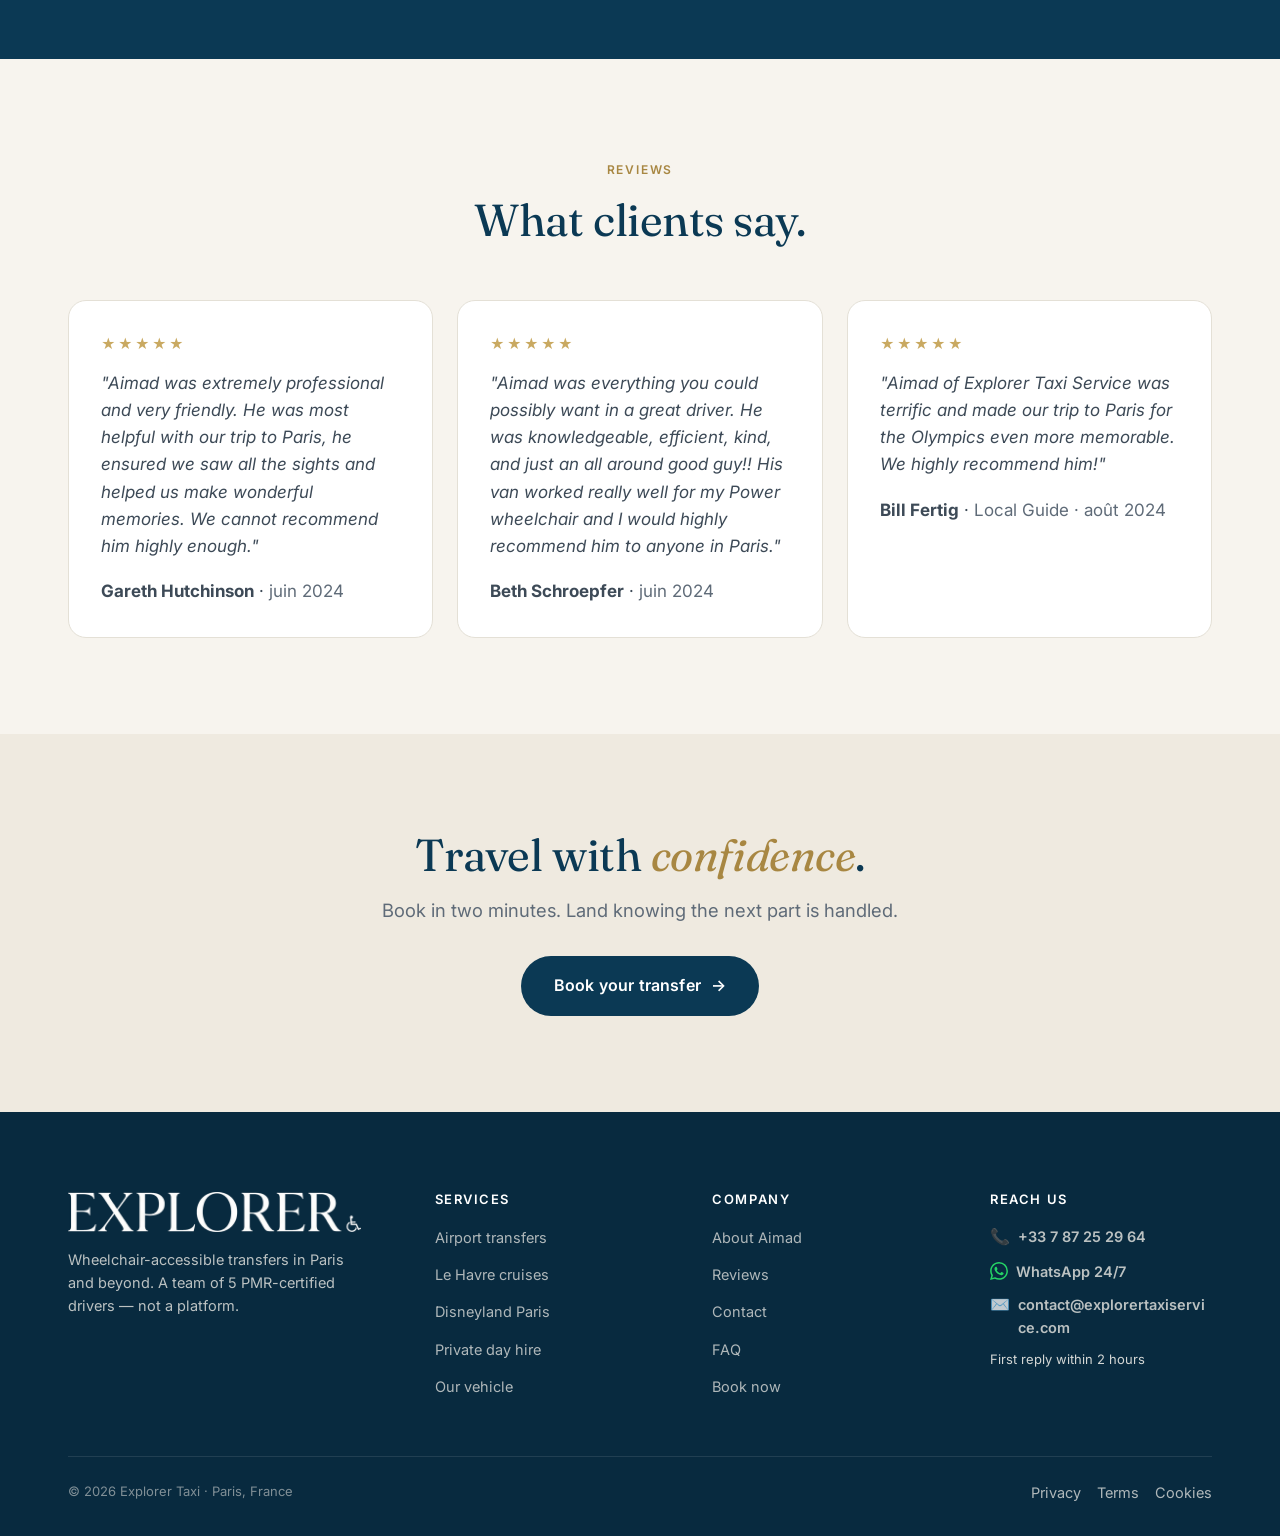
==== commit 4cb060c1: "hreflang fr en added after semrush audit hreflang fr en added after semrush audit" ====
--- a/about.html
+++ b/about.html
@@ -5,6 +5,9 @@
 <title>About Aimad — PMR-certified Wheelchair Taxi Driver Paris · Explorer Taxi</title>
 <meta name="description" content="Meet Aimad, founder of Explorer Taxi Paris. PMR-certified, English-speaking driver specialising in wheelchair-accessible transfers across Paris, CDG, Orly, Disneyland and Le Havre.">
 <link rel="canonical" href="https://explorertaxiservice.com/about.html">
+<link rel="alternate" hreflang="fr" href="https://explorertaxiservice.com/about.html">
+<link rel="alternate" hreflang="en" href="https://explorertaxiservice.com/about.html">
+<link rel="alternate" hreflang="x-default" href="https://explorertaxiservice.com/about.html">
 <meta property="og:type" content="website">
 <meta property="og:site_name" content="Explorer Taxi Paris">
 <meta property="og:title" content="About Aimad — PMR-certified Wheelchair Taxi Driver Paris · Explorer Taxi">
--- a/assets/site.css
+++ b/assets/site.css
@@ -383,6 +383,7 @@
   flex-wrap: wrap;
   gap: 12px;
   margin-top: 36px;
+  min-height: 56px;
 }
 .hero-meta {
   display: flex;
@@ -692,6 +693,47 @@
   flex-wrap: wrap;
 }
 
+/* ---------- Cookie banner ---------- */
+#cookie-banner {
+  position: fixed;
+  bottom: 0; left: 0; right: 0;
+  z-index: 9999;
+  background: var(--marine);
+  color: rgba(247,244,238,0.9);
+  padding: 14px 24px;
+  box-shadow: 0 -4px 20px rgba(11,57,84,0.18);
+  transition: transform 0.4s ease, opacity 0.4s ease;
+}
+#cookie-banner.cookie-hide { transform: translateY(100%); opacity: 0; }
+.cookie-inner {
+  max-width: var(--container);
+  margin: 0 auto;
+  display: flex;
+  align-items: center;
+  gap: 20px;
+  flex-wrap: wrap;
+  justify-content: space-between;
+}
+.cookie-inner p { margin: 0; font-size: 13.5px; line-height: 1.5; }
+.cookie-inner a { color: var(--gold); text-decoration: underline; }
+#cookie-ok {
+  flex-shrink: 0;
+  background: var(--gold);
+  color: var(--marine);
+  font-weight: 700;
+  font-size: 13px;
+  padding: 8px 22px;
+  border-radius: 999px;
+  cursor: pointer;
+  border: none;
+  transition: background 0.15s;
+}
+#cookie-ok:hover { background: var(--gold-soft); }
+@media (max-width: 540px) {
+  .cookie-inner { gap: 12px; }
+  .cookie-inner p { font-size: 13px; }
+}
+
 /* ---------- Booking ribbon (inline form on hero) ---------- */
 .booking-ribbon {
   background: var(--white);
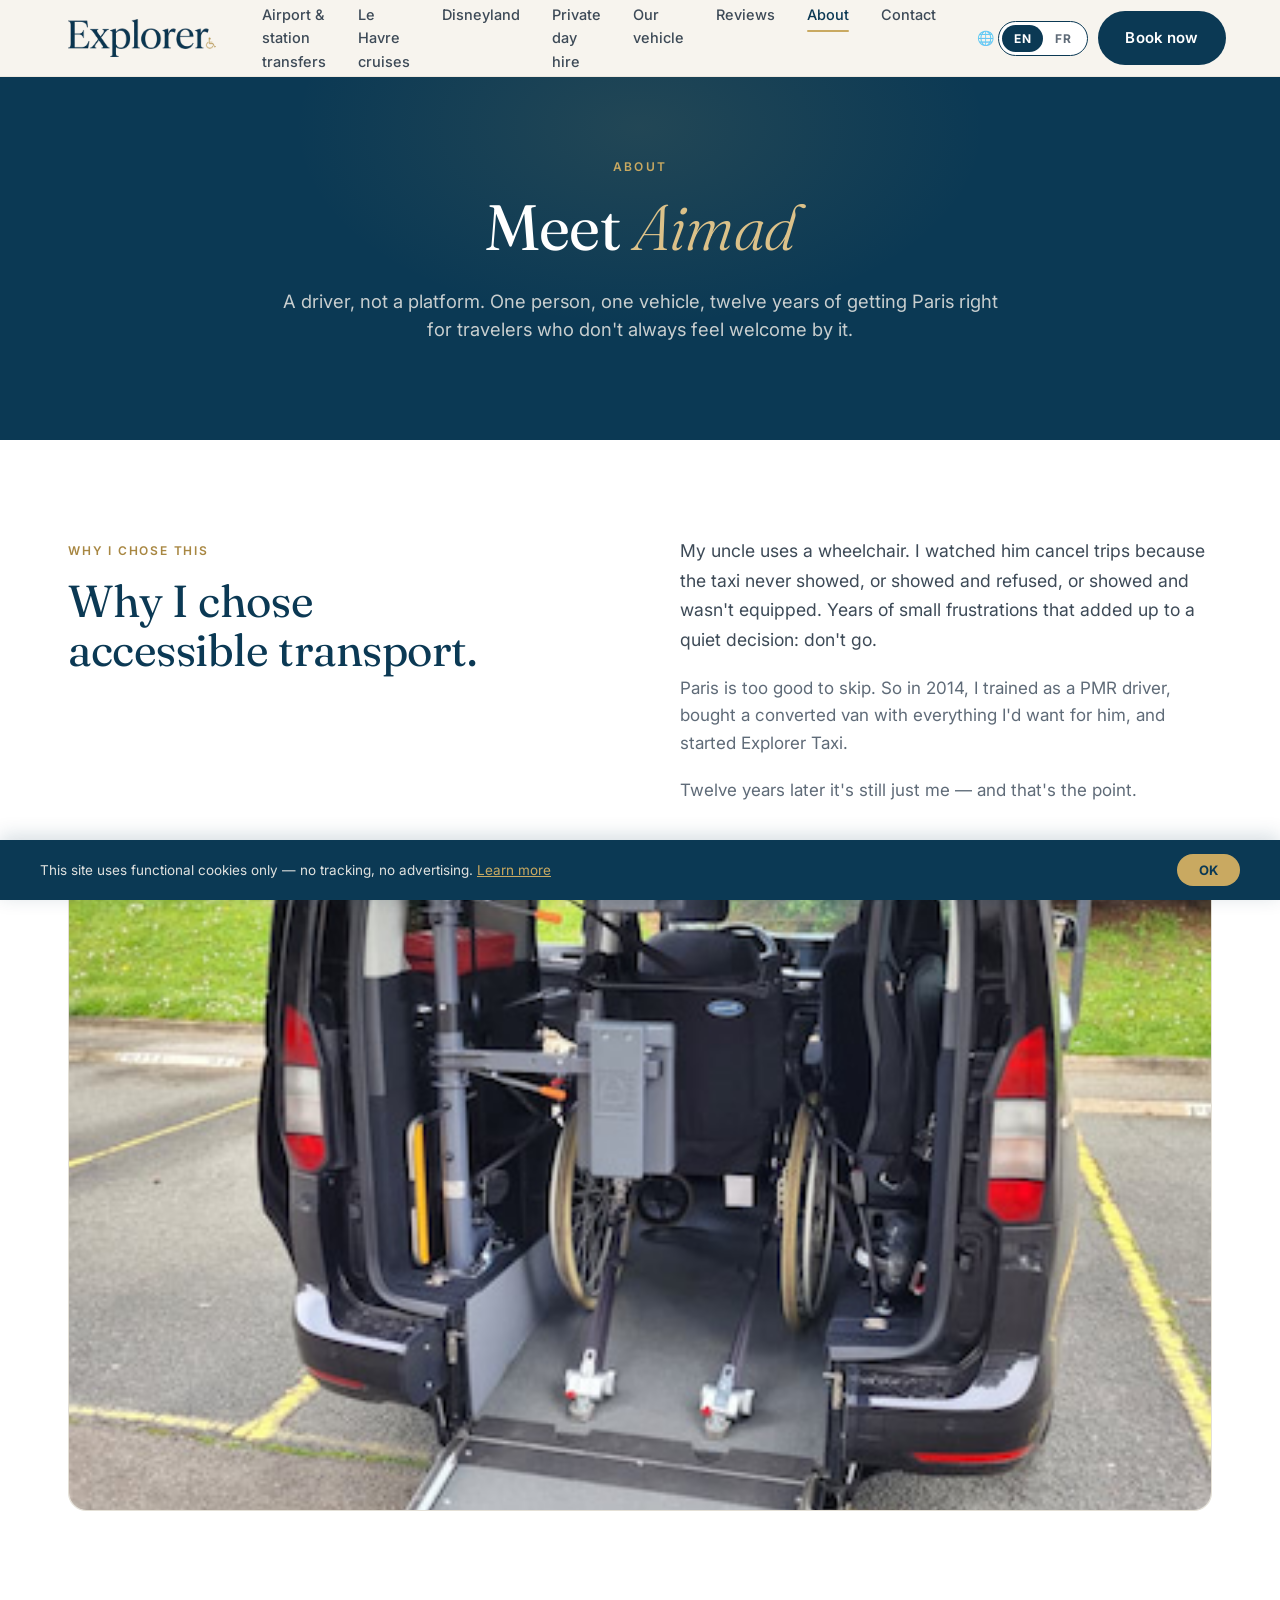
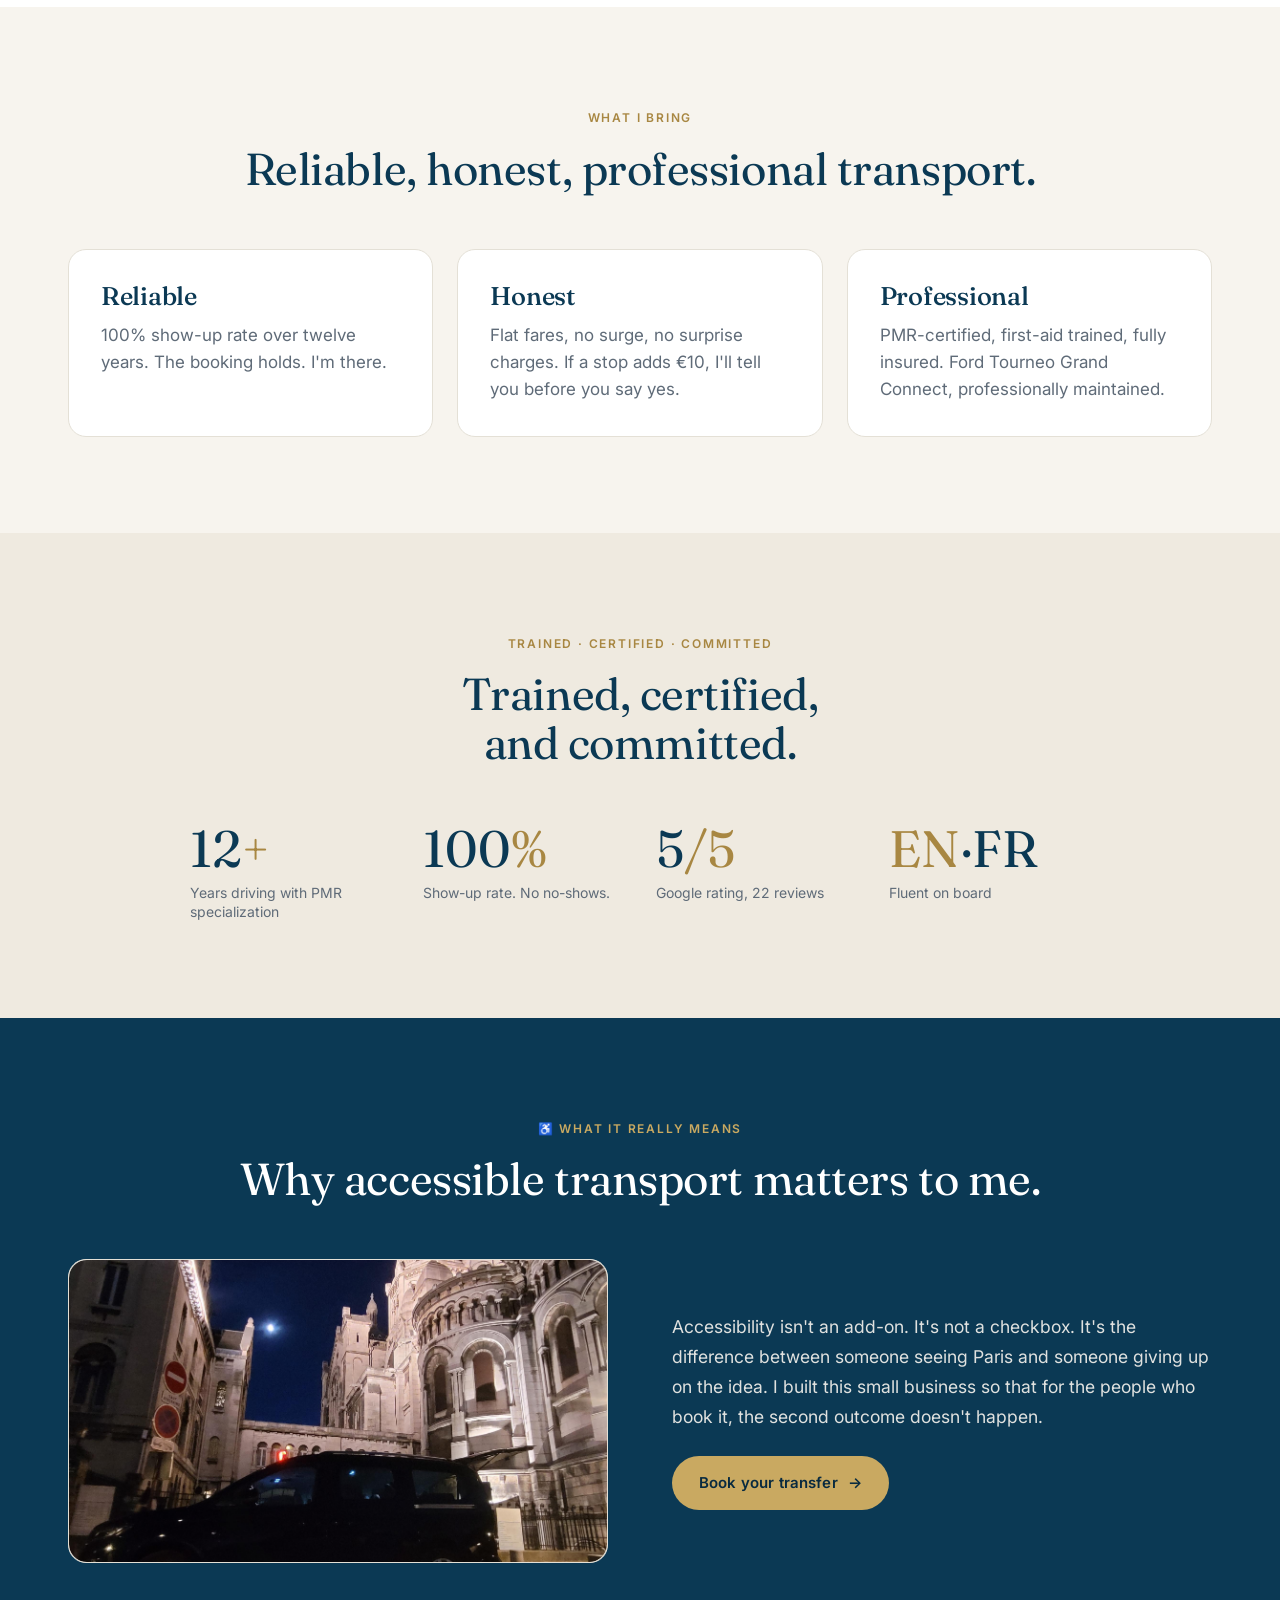
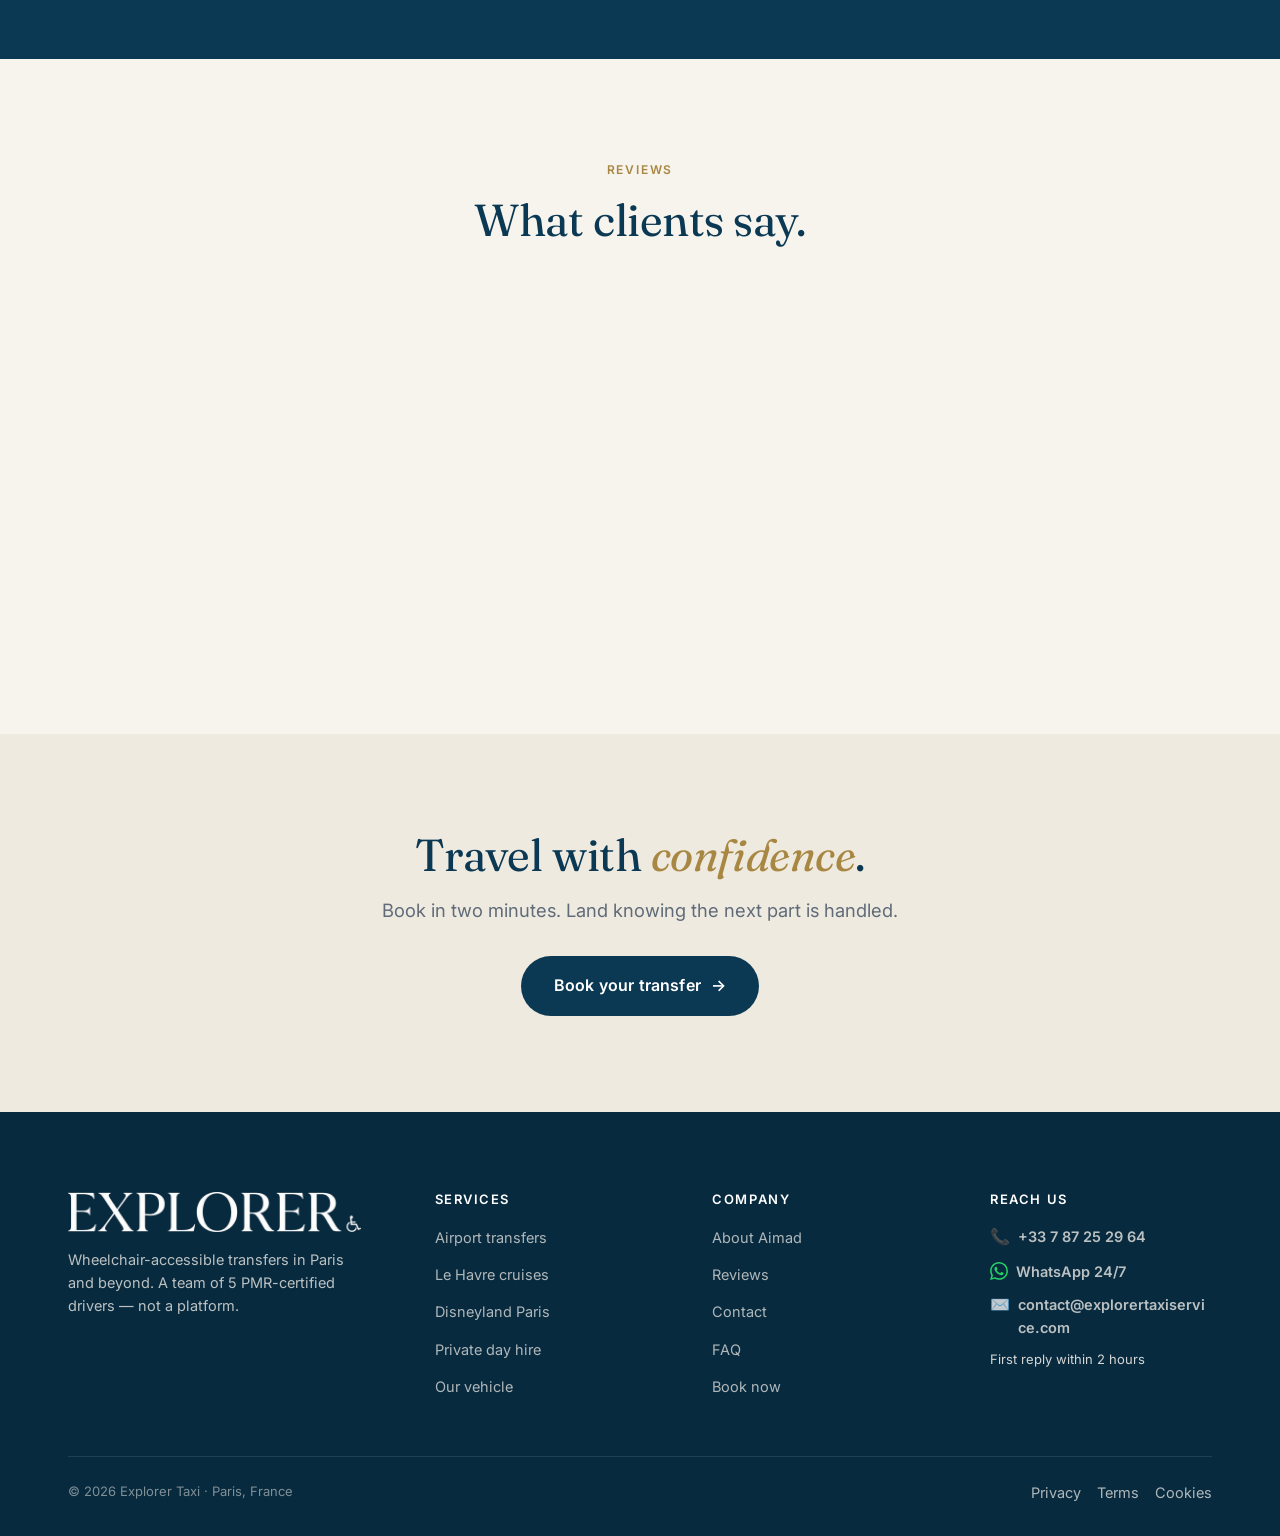
==== commit 532ed95b: "modification des balises harmonisation EN FR modification des balises harmonisation EN FR termes PMR" ====
--- a/about.html
+++ b/about.html
@@ -3,7 +3,7 @@
 <head>
 <meta charset="utf-8"><meta name="viewport" content="width=device-width, initial-scale=1">
 <title>About Aimad — PMR-certified Wheelchair Taxi Driver Paris · Explorer Taxi</title>
-<meta name="description" content="Meet Aimad, founder of Explorer Taxi Paris. PMR-certified, English-speaking driver specialising in wheelchair-accessible transfers across Paris, CDG, Orly, Disneyland and Le Havre.">
+<meta name="description" content="Meet Aimad, founder of Explorer Taxi Paris. Disability-certified (PMR), English-speaking driver specialising in wheelchair-accessible transfers across Paris, CDG, Orly, Disneyland and Le Havre.">
 <link rel="canonical" href="https://explorertaxiservice.com/about.html">
 <link rel="alternate" hreflang="fr" href="https://explorertaxiservice.com/about.html">
 <link rel="alternate" hreflang="en" href="https://explorertaxiservice.com/about.html">
@@ -11,15 +11,15 @@
 <meta property="og:type" content="website">
 <meta property="og:site_name" content="Explorer Taxi Paris">
 <meta property="og:title" content="About Aimad — PMR-certified Wheelchair Taxi Driver Paris · Explorer Taxi">
-<meta property="og:description" content="PMR-certified, English-speaking driver Aimad specialises in wheelchair-accessible transfers in Paris. 5.0 Google rating, 23 reviews.">
+<meta property="og:description" content="Disability-certified (PMR), English-speaking driver Aimad specialises in wheelchair-accessible transfers in Paris. 5.0 Google rating, 23 reviews.">
 <meta property="og:url" content="https://explorertaxiservice.com/about.html">
-<meta property="og:image" content="https://explorertaxiservice.com/uploads/vehicle-wheelchair.jpg">
+<meta property="og:image" content="https://explorertaxiservice.com/uploads/vehicle-wheelchair.webp">
 <meta name="twitter:card" content="summary_large_image">
 <script type="application/ld+json">
-{"@context":"https://schema.org","@type":["TaxiService","LocalBusiness"],"name":"Explorer Taxi Paris","description":"PMR-certified wheelchair-accessible taxi in Paris, run by Aimad. English-speaking, 5.0 Google rating.","url":"https://explorertaxiservice.com/about.html","telephone":"+33787252964","email":"contact@explorertaxiservice.com","address":{"@type":"PostalAddress","addressLocality":"Paris","addressRegion":"Île-de-France","addressCountry":"FR"},"priceRange":"€€","image":"https://explorertaxiservice.com/uploads/vehicle-wheelchair.jpg","aggregateRating":{"@type":"AggregateRating","ratingValue":"5.0","reviewCount":"23"}}
+{"@context":"https://schema.org","@type":["TaxiService","LocalBusiness"],"name":"Explorer Taxi Paris","description":"Certified wheelchair-accessible (PMR) taxi in Paris, run by Aimad. English-speaking, 5.0 Google rating.","url":"https://explorertaxiservice.com/about.html","telephone":"+33787252964","email":"contact@explorertaxiservice.com","address":{"@type":"PostalAddress","addressLocality":"Paris","addressRegion":"Île-de-France","addressCountry":"FR"},"priceRange":"€€","image":"https://explorertaxiservice.com/uploads/vehicle-wheelchair.webp","aggregateRating":{"@type":"AggregateRating","ratingValue":"5.0","reviewCount":"23"}}
 </script>
 <link rel="preconnect" href="https://fonts.googleapis.com"><link rel="preconnect" href="https://fonts.gstatic.com" crossorigin>
-<link rel="preload" href="https://fonts.googleapis.com/css2?family=Fraunces:ital,opsz,wght@0,9..144,300..600;1,9..144,300..600&family=Inter:wght@400;500;600;700&family=JetBrains+Mono:wght@400;500&display=swap" as="style" onload="this.onload=null;this.rel='stylesheet'"><noscript><link rel="stylesheet" href="https://fonts.googleapis.com/css2?family=Fraunces:ital,opsz,wght@0,9..144,300..600;1,9..144,300..600&family=Inter:wght@400;500;600;700&family=JetBrains+Mono:wght@400;500&display=swap"></noscript>
+<link rel="preload" href="https://fonts.googleapis.com/css2?family=Fraunces:ital,opsz,wght@0,9..144,300..600;1,9..144,300..600&family=Inter:wght@400;500;600;700&family=JetBrains+Mono:wght@400;500&display=optional" as="style" onload="this.onload=null;this.rel='stylesheet'"><noscript><link rel="stylesheet" href="https://fonts.googleapis.com/css2?family=Fraunces:ital,opsz,wght@0,9..144,300..600;1,9..144,300..600&family=Inter:wght@400;500;600;700&family=JetBrains+Mono:wght@400;500&display=optional"></noscript>
 <link rel="icon" type="image/x-icon" href="uploads/logo/favicon.ico">
 <link rel="icon" type="image/png" sizes="32x32" href="uploads/logo/favicon-32.png">
 <link rel="icon" type="image/png" sizes="192x192" href="uploads/logo/favicon-192.png">
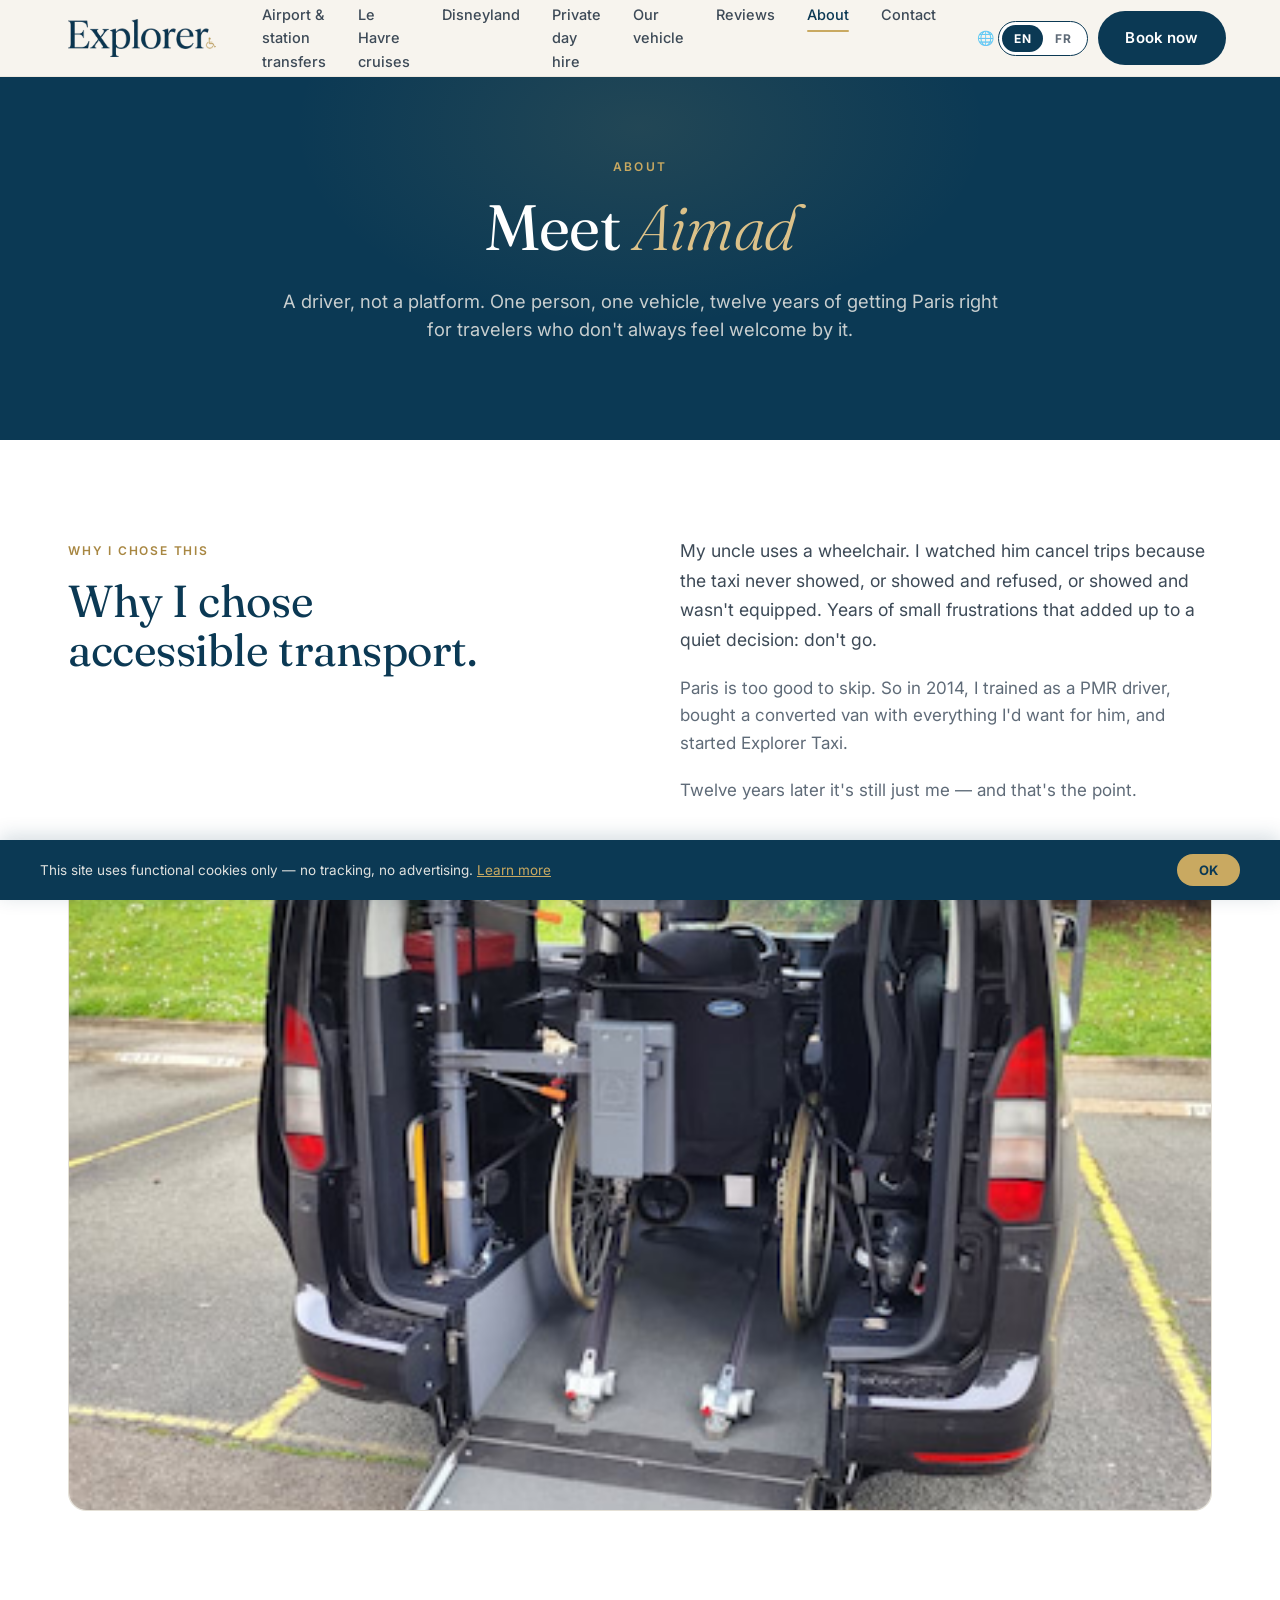
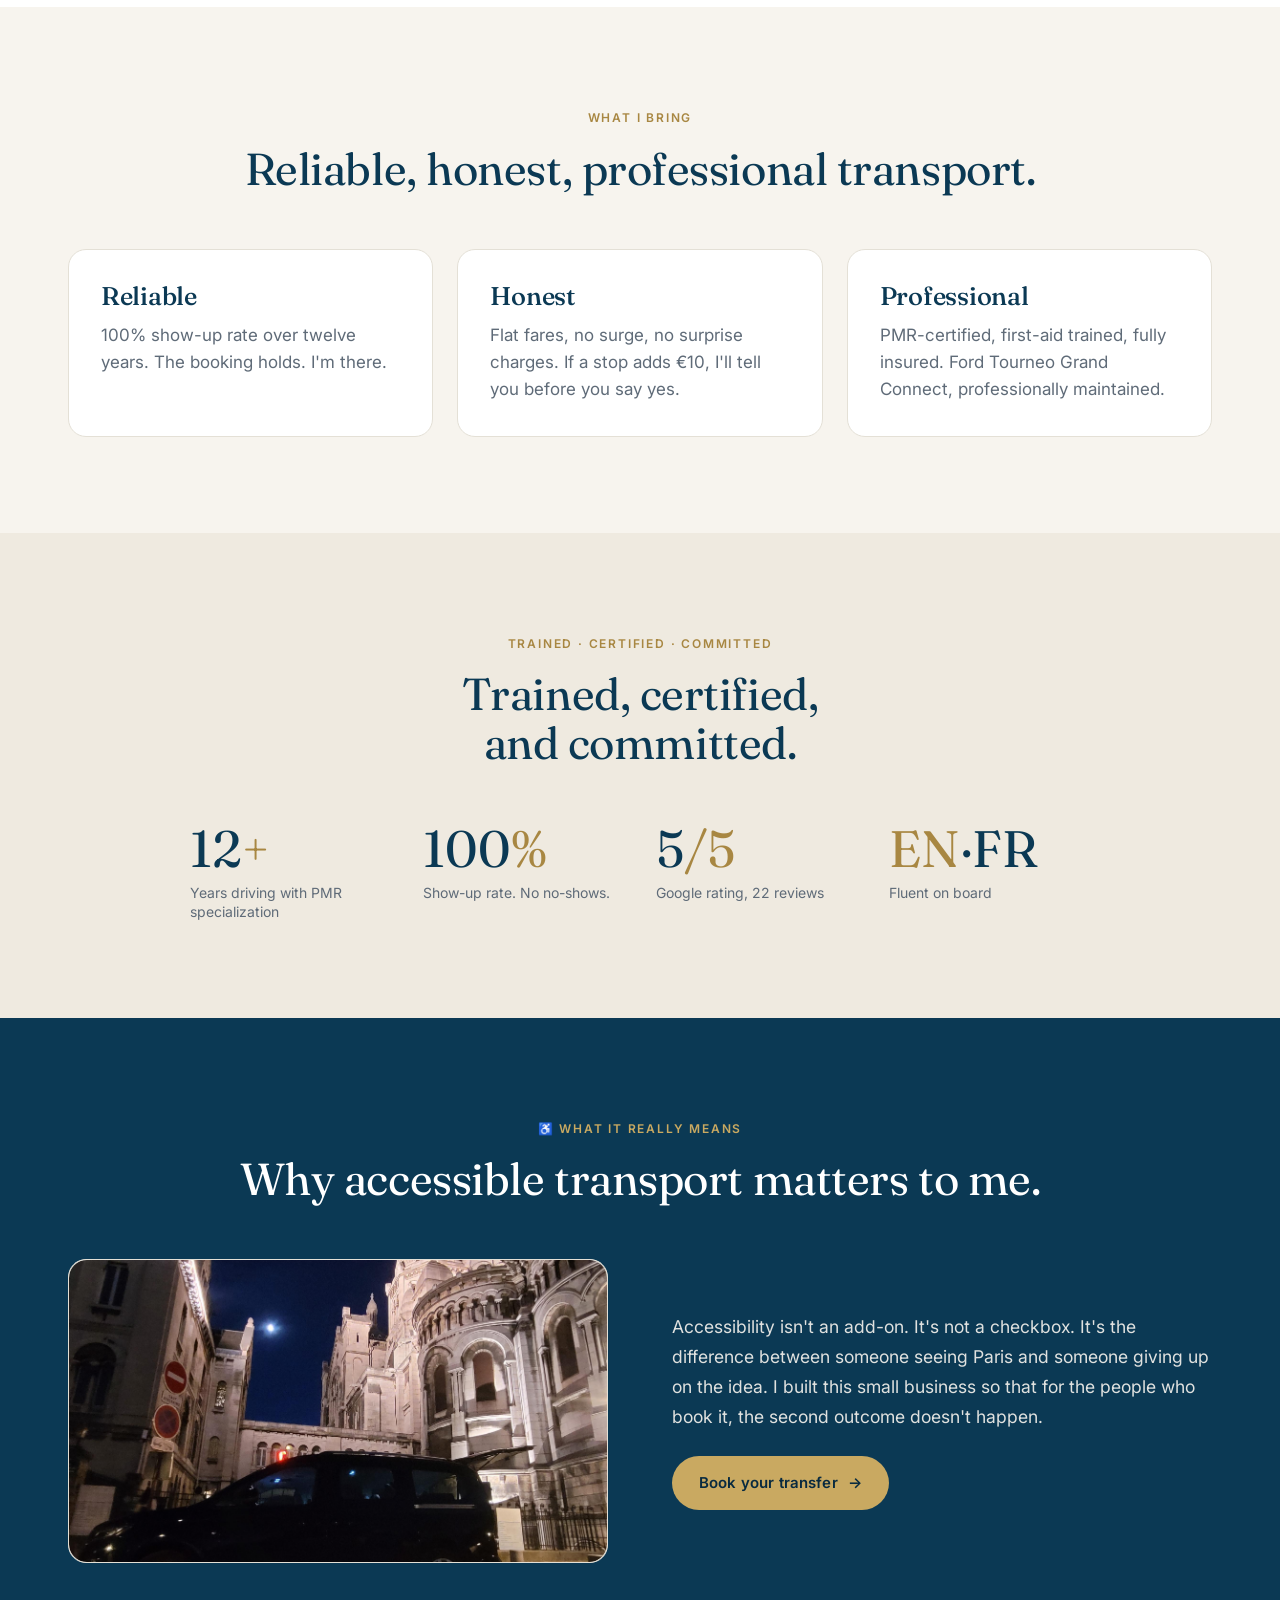
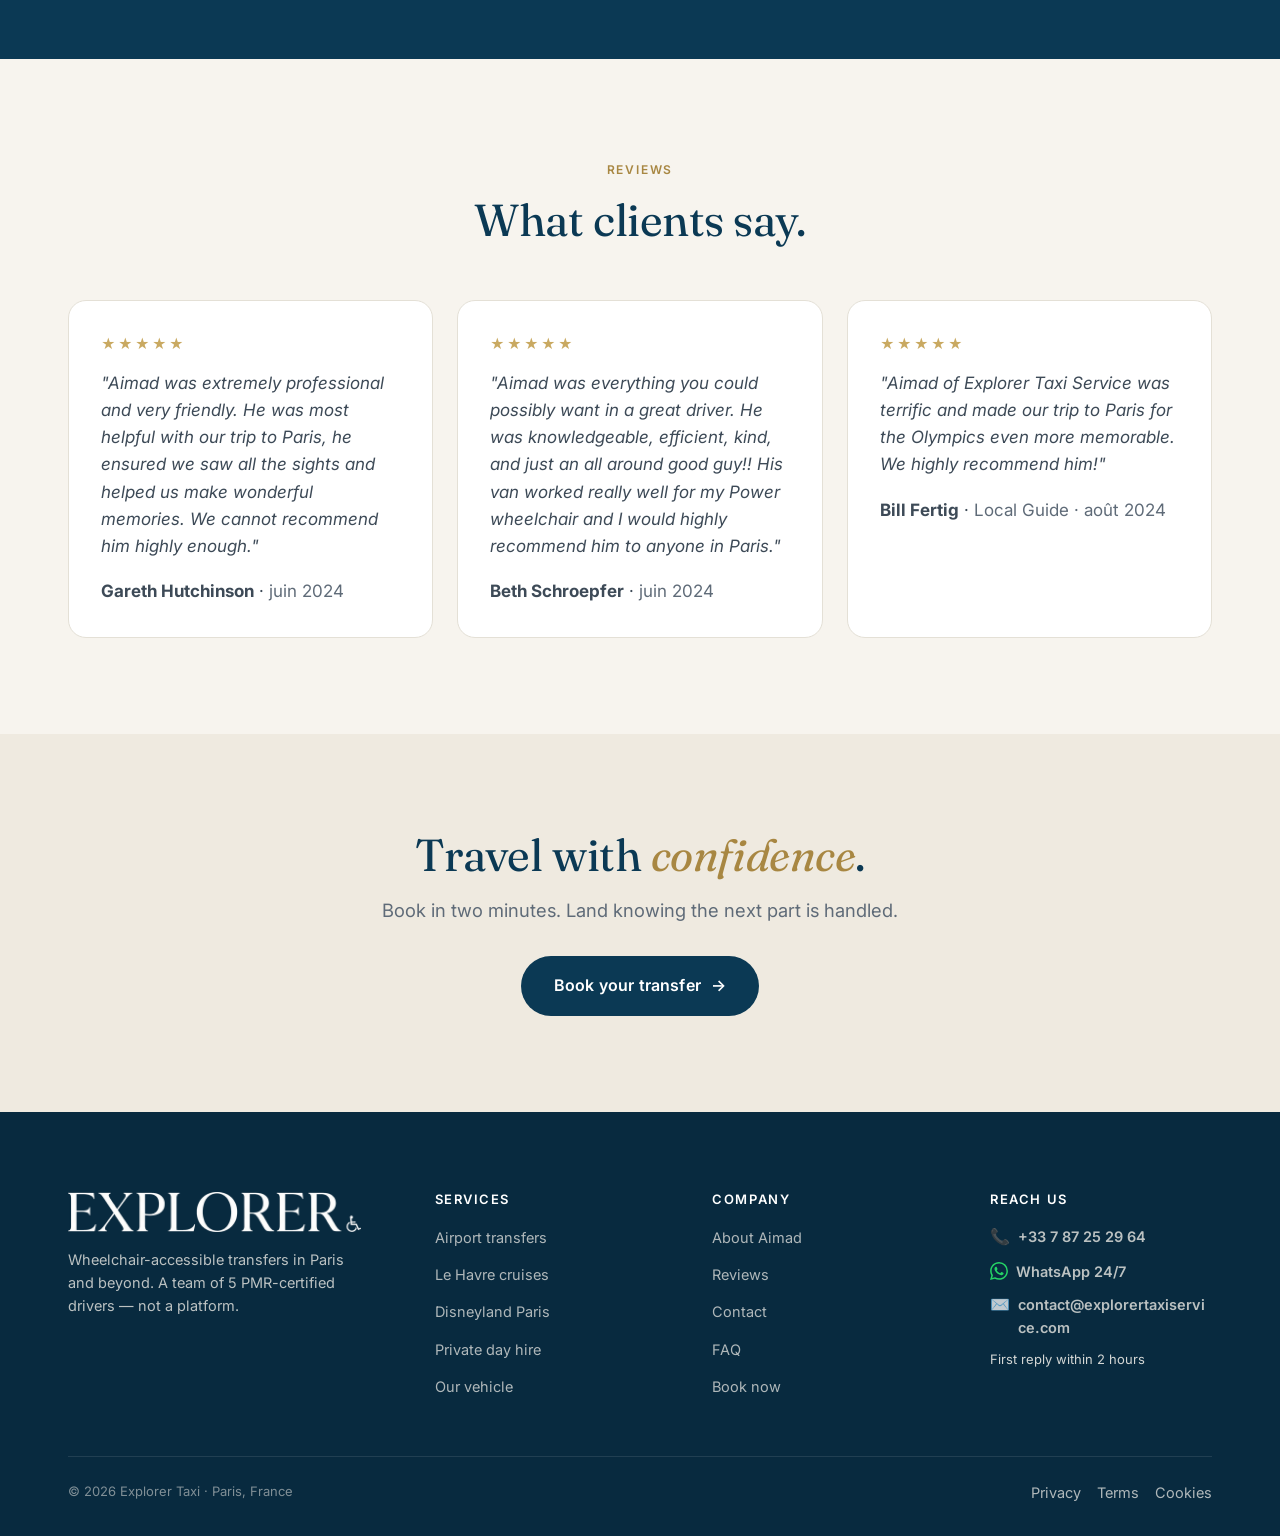
==== commit 3c1a664c: "Perf: ajout defer sur scripts chrome.js et site.js (toutes les pages) Réduit le Total Blocking Time " ====
--- a/about.html
+++ b/about.html
@@ -124,7 +124,7 @@
 </section>
 
 <div data-chrome="footer"></div>
-<script src="assets/chrome.js"></script>
-<script src="assets/site.js"></script>
+<script src="assets/chrome.js" defer></script>
+<script src="assets/site.js" defer></script>
 </body>
 </html>
